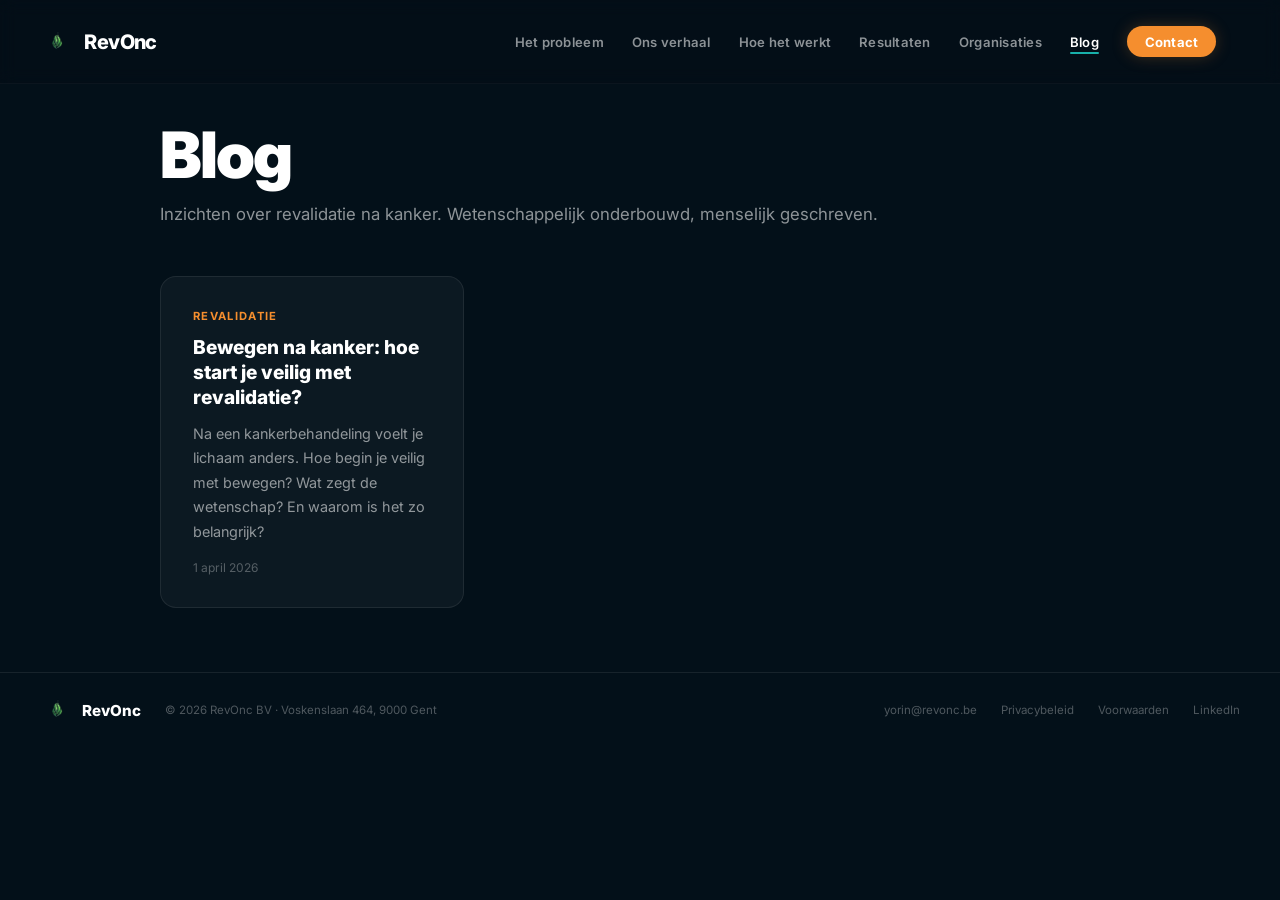
==== blog/index.html @ 661bd476 "Add files via upload" ====
<!DOCTYPE html>
<html lang="nl">
<head>
  <meta charset="UTF-8" />
  <meta name="viewport" content="width=device-width, initial-scale=1.0" />
  <title>Blog — RevOnc</title>
  <meta name="description" content="Inzichten over revalidatie na kanker, bewegen, en mentaal herstel. Wetenschappelijk onderbouwd, praktisch toepasbaar." />
  <link rel="preconnect" href="https://fonts.googleapis.com" />
  <link rel="preconnect" href="https://fonts.gstatic.com" crossorigin />
  <link rel="preload" as="style" href="https://fonts.googleapis.com/css2?family=Inter:wght@400;600;700;800;900&display=swap" onload="this.onload=null;this.rel='stylesheet'" />
  <noscript><link href="https://fonts.googleapis.com/css2?family=Inter:wght@400;600;700;800;900&display=swap" rel="stylesheet" /></noscript>
  <link rel="stylesheet" href="../css/style_v2.css?v=15" />
  <style>
    .blog-page { max-width: 64rem; margin: 0 auto; padding: calc(var(--nav-h, 5rem) + 2rem) 2rem 4rem; }
    .blog-page h1 { font-size: clamp(2.5rem, 5vw, 4rem); font-weight: 900; letter-spacing: -0.03em; color: #fff; margin-bottom: 0.5rem; }
    .blog-page__sub { color: rgba(255,255,255,0.55); font-size: 1.05rem; margin-bottom: 3rem; line-height: 1.6; }
    .blog-grid { display: grid; grid-template-columns: repeat(auto-fill, minmax(300px, 1fr)); gap: 1.5rem; }
    .blog-card { background: rgba(255,255,255,0.04); border: 1px solid rgba(255,255,255,0.08); border-radius: 1rem; padding: 2rem; transition: border-color 0.25s ease, transform 0.25s ease; text-decoration: none; display: block; }
    .blog-card:hover { border-color: var(--green-accent, #1BB0AA); transform: translateY(-2px); }
    .blog-card__tag { font-size: 0.7rem; font-weight: 700; letter-spacing: 0.12em; text-transform: uppercase; color: var(--orange-cta, #D76A04); margin-bottom: 0.75rem; display: block; }
    .blog-card__title { font-size: 1.2rem; font-weight: 800; color: #fff; line-height: 1.3; margin-bottom: 0.75rem; }
    .blog-card__excerpt { font-size: 0.9rem; color: rgba(255,255,255,0.55); line-height: 1.7; }
    .blog-card__date { font-size: 0.75rem; color: rgba(255,255,255,0.3); margin-top: 1rem; display: block; }
  </style>
</head>
<body>
  <!-- Nav -->
  <nav class="nav" id="nav">
    <a href="../index.html" class="nav__logo">
      <img src="../revonc logo.webp" alt="" class="nav__logo-img" aria-hidden="true" />
      <span class="nav__logo-text">RevOnc</span>
    </a>
    <div class="nav__links" id="navLinks">
      <a href="../index.html#probleem" class="nav__link">Het probleem</a>
      <a href="../index.html#verhaal" class="nav__link">Ons verhaal</a>
      <a href="../index.html#droompad" class="nav__link">Hoe het werkt</a>
      <a href="../index.html#resultaten" class="nav__link">Resultaten</a>
      <a href="../voor-organisaties.html" class="nav__link">Organisaties</a>
      <a href="#" class="nav__link active">Blog</a>
      <a href="../index.html#contact" class="nav__link nav__link--cta">Contact</a>
    </div>
    <button class="nav__menu-btn" id="menuBtn" aria-expanded="false" aria-label="Menu openen">
      Menu <span class="nav__plus" id="menuPlus">+</span>
    </button>
  </nav>

  <!-- Mobile menu overlay -->
  <div class="menu-overlay" id="menuOverlay" aria-hidden="true">
    <nav class="menu-overlay__nav">
      <a href="../index.html#probleem" class="menu-overlay__link" data-num="01">Het probleem</a>
      <a href="../index.html#verhaal" class="menu-overlay__link" data-num="02">Ons verhaal</a>
      <a href="../index.html#droompad" class="menu-overlay__link" data-num="03">Hoe het werkt</a>
      <a href="../index.html#resultaten" class="menu-overlay__link" data-num="04">Resultaten</a>
      <a href="../voor-organisaties.html" class="menu-overlay__link" data-num="05">Organisaties</a>
      <a href="#" class="menu-overlay__link" data-num="06">Blog</a>
      <a href="../index.html#contact" class="menu-overlay__link" data-num="07">Contact</a>
    </nav>
    <div class="menu-overlay__footer">
      <span>yorin@revonc.be</span>
      <span>Voskenslaan 464, Gent</span>
    </div>
  </div>

  <div class="blog-page">
    <h1>Blog</h1>
    <p class="blog-page__sub">Inzichten over revalidatie na kanker. Wetenschappelijk onderbouwd, menselijk geschreven.</p>

    <div class="blog-grid">
      <a href="bewegen-na-kanker.html" class="blog-card">
        <span class="blog-card__tag">Revalidatie</span>
        <h2 class="blog-card__title">Bewegen na kanker: hoe start je veilig met revalidatie?</h2>
        <p class="blog-card__excerpt">Na een kankerbehandeling voelt je lichaam anders. Hoe begin je veilig met bewegen? Wat zegt de wetenschap? En waarom is het zo belangrijk?</p>
        <span class="blog-card__date">1 april 2026</span>
      </a>
    </div>
  </div>

  <!-- Footer -->
  <footer class="footer" style="position:relative;z-index:3">
    <div class="footer__left">
      <a href="../index.html" class="footer__logo" aria-label="RevOnc">
        <img src="../revonc logo.webp" alt="" class="nav__logo-img" aria-hidden="true" />
        <span>RevOnc</span>
      </a>
      <span class="footer__copy">© 2026 RevOnc BV · Voskenslaan 464, 9000 Gent</span>
    </div>
    <div class="footer__right">
      <a href="mailto:yorin@revonc.be">yorin@revonc.be</a>
      <a href="../privacy.html">Privacybeleid</a>
      <a href="../voorwaarden.html">Voorwaarden</a>
      <a href="https://www.linkedin.com/company/revonc" target="_blank" rel="noopener">LinkedIn</a>
    </div>
  </footer>

  <script src="../js/main_v2.js?v=15" defer></script>
</body>
</html>
---- css/style_v2.css ----
/* ============================================================
   REVONC — Bright Biotech-inspired Design System
   Dark full-bleed, editorial typography, centered hero object,
   massive overlapping headline, minimal nav, circular CTA.
   ============================================================ */

/* ============================================================
   1. TOKENS
   ============================================================ */
:root {
  /* Backgrounds — dark website theme */
  --bg-deep:       #031019;       /* richBlack from app palette */
  --bg-dark:       #0c1f2e;       /* lighter teal-blue (was #0a1520) */
  --bg-panel:      #0e1c2e;
  --bg-teal:       #0e2a35;       /* teal-blue (was #0a2e2b dark green) */
  --bg-light:      #F8F8F8;       /* surfaceBg from app */

  /* App brand teals */
  --teal-500:      #18B0AA;       /* lightSeaGreen — primary teal (app) */
  --teal-400:      #2E7B78;       /* myrtleGreen — deeper teal (app) */
  --teal-300:      #4DC9C3;       /* lighter variant of lightSeaGreen */
  --teal-glow:     rgba(24, 176, 170, 0.18);

  /* App brand oranges */
  --green-accent:  #FF9C40;       /* app current-state orange (replaces lime green) */
  --green-dark:    #D76A04;       /* cocoaBrown — darker orange (app) */
  --orange-cta:    #F58E2E;       /* princetonOrange — CTA buttons (app) */

  --white:         #ffffff;
  --white-80:      rgba(255,255,255,0.8);
  --white-55:      rgba(255,255,255,0.55);
  --white-30:      rgba(255,255,255,0.3);
  --white-10:      rgba(255,255,255,0.08);
  --white-6:       rgba(255,255,255,0.06);

  --text-dark:     #031019;       /* richBlack from app */

  /* App grays */
  --gray-disabled: #D8D8D8;       /* timberwolf (app) */
  --gray-medium:   #818181;       /* darkTimberwolf (app) */

  /* Typography */
  --font:          'Inter', system-ui, -apple-system, sans-serif;

  /* Spacing */
  --nav-h:         84px;

  /* Transitions */
  --ease:          cubic-bezier(0.22, 1, 0.36, 1);
}

/* ============================================================
   2. RESET
   ============================================================ */
*, *::before, *::after { box-sizing: border-box; margin: 0; padding: 0; }
html { font-size: 16px; -webkit-font-smoothing: antialiased; scroll-behavior: smooth; }
body { font-family: var(--font); background: var(--bg-deep); color: var(--white); overflow-x: hidden; cursor: default; position: relative; }
img { display: block; max-width: 100%; }
a { color: inherit; text-decoration: none; }
button { font-family: inherit; cursor: pointer; border: none; background: none; }

/* ============================================================
   3. NAVIGATION — Bright Biotech: logo left, "Menu +" right
   ============================================================ */
.nav {
  position: fixed;
  top: 0; left: 0; right: 0;
  z-index: 100;
  height: var(--nav-h);
  display: flex;
  align-items: center;
  justify-content: space-between;
  padding: 0 2.5rem;
  /* Subtle glass background from the start */
  background: rgba(6, 13, 20, 0.3);
  backdrop-filter: blur(8px);
  -webkit-backdrop-filter: blur(8px);
  border-bottom: 1px solid rgba(255,255,255,0.03);
  transition: background 0.5s var(--ease), backdrop-filter 0.5s var(--ease);
}

.nav.bg--visible {
  background: rgba(6, 13, 20, 0.75);
  backdrop-filter: blur(18px);
  -webkit-backdrop-filter: blur(18px);
  border-bottom: 1px solid rgba(255,255,255,0.05);
}

.nav__logo {
  display: flex;
  align-items: center;
  gap: 0.65rem;
  text-decoration: none;
}

.nav__logo-img {
  width: 34px;
  height: 34px;
  object-fit: contain;
}

.nav__logo-text {
  font-size: 1.25rem;
  font-weight: 800;
  letter-spacing: -0.03em;
  color: var(--white);
}

/* "Menu +" button — exact Bright Biotech style */
.nav__menu-btn {
  font-size: 0.85rem;
  font-weight: 600;
  letter-spacing: 0.05em;
  color: var(--white);
  background: rgba(255,255,255,0.08);
  border: 1px solid rgba(255,255,255,0.15);
  border-radius: 100px;
  padding: 0.55rem 1.2rem;
  display: flex;
  align-items: center;
  gap: 0.45rem;
  cursor: pointer;
  transition: all 0.25s;
}

.nav__menu-btn:hover {
  background: rgba(255,255,255,0.14);
  border-color: rgba(255,255,255,0.25);
}

.nav__plus {
  font-size: 1.2rem;
  font-weight: 300;
  line-height: 1;
  transition: transform 0.35s var(--ease);
}

.nav__menu-btn.open .nav__plus {
  transform: rotate(45deg);
}

/* Inline nav links (desktop) */
.nav__links {
  display: flex;
  align-items: center;
  gap: 1.75rem;
  margin-left: auto;
  margin-right: 1.5rem;
}

.nav__link {
  font-size: 0.82rem;
  font-weight: 600;
  letter-spacing: 0.02em;
  color: var(--white-55);
  transition: color 0.2s;
  white-space: nowrap;
  position: relative;
}

.nav__link::after {
  content: '';
  position: absolute;
  bottom: -4px;
  left: 0; right: 0;
  height: 2px;
  background: var(--teal-500);
  border-radius: 1px;
  transform: scaleX(0);
  transition: transform 0.25s var(--ease);
}

.nav__link:hover {
  color: var(--white);
}

.nav__link:hover::after,
.nav__link.active::after {
  transform: scaleX(1);
}

.nav__link.active {
  color: var(--white);
}

.nav__link--cta {
  background: var(--orange-cta);
  color: #fff !important;
  padding: 0.45rem 1.1rem;
  border-radius: 100px;
  font-weight: 700;
  box-shadow: 0 0 16px rgba(245, 142, 46, 0.25);
  transition: all 0.25s var(--ease);
}

.nav__link--cta::after { display: none; }

.nav__link--cta:hover {
  background: var(--green-accent);
  box-shadow: 0 0 24px rgba(255, 156, 64, 0.4);
  transform: translateY(-1px);
}

/* Logo tagline */
.nav__logo-divider {
  width: 1px;
  height: 20px;
  background: var(--white-30);
  margin: 0 0.5rem;
}

.nav__logo-tagline {
  font-size: 0.72rem;
  font-weight: 500;
  color: var(--white-30);
  letter-spacing: 0.02em;
}

/* Desktop: show inline links, hide hamburger */
@media (min-width: 769px) {
  .nav__menu-btn { display: none; }
}

/* Mobile: hide inline links + tagline, show hamburger */
@media (max-width: 768px) {
  .nav__links { display: none !important; }
  .nav__logo-divider,
  .nav__logo-tagline { display: none; }
  .nav__menu-btn { display: flex; }
}

/* ============================================================
   4. FULLSCREEN OVERLAY MENU
   ============================================================ */
.menu-overlay {
  position: fixed;
  inset: 0;
  z-index: 99;
  background: var(--bg-deep);
  display: flex;
  flex-direction: column;
  justify-content: center;
  padding: 6rem 3rem 3rem;
  opacity: 0;
  pointer-events: none;
  transform: translateY(-24px);
  transition: opacity 0.45s var(--ease), transform 0.45s var(--ease);
}

.menu-overlay.open {
  opacity: 1;
  pointer-events: all;
  transform: translateY(0);
}

.menu-overlay__nav {
  display: flex;
  flex-direction: column;
  gap: 0.5rem;
}

.menu-overlay__link {
  font-size: clamp(2rem, 6vw, 4.5rem);
  font-weight: 800;
  letter-spacing: -0.03em;
  color: var(--white-55);
  transition: color 0.2s;
  line-height: 1.15;
  display: flex;
  align-items: baseline;
  gap: 1.25rem;
}

.menu-overlay__link::before {
  content: attr(data-num);
  font-size: 0.75rem;
  font-weight: 600;
  letter-spacing: 0.1em;
  color: var(--teal-500);
  margin-bottom: 0.1rem;
}

.menu-overlay__link:hover {
  color: var(--white);
}

.menu-overlay__footer {
  margin-top: auto;
  display: flex;
  gap: 2rem;
  font-size: 0.8rem;
  color: var(--white-30);
  border-top: 1px solid var(--white-10);
  padding-top: 1.5rem;
}

/* Side nav replaced by global droompad path — see section 19 */

/* ============================================================
   6. CIRCULAR ROTATING CONTACT RING (Bright Biotech)
   ============================================================ */
.contact-ring {
  position: fixed;
  bottom: 2.5rem;
  right: 2.5rem;
  z-index: 50;
  width: 120px;
  height: 120px;
  display: flex;
  align-items: center;
  justify-content: center;
  cursor: pointer;
}

.contact-ring__text {
  position: absolute;
  inset: 0;
  color: var(--white-55);
  animation: spinRing 16s linear infinite;
  transform-origin: center;
  text-transform: uppercase;
}

@keyframes spinRing {
  from { transform: rotate(0deg); }
  to   { transform: rotate(360deg); }
}

.contact-ring__arrow {
  width: 44px;
  height: 44px;
  border-radius: 50%;
  background: var(--teal-500);
  box-shadow: 0 0 24px rgba(24, 176, 170, 0.4);
  display: flex;
  align-items: center;
  justify-content: center;
  color: white;
  transition: all 0.25s var(--ease);
  flex-shrink: 0;
}

.contact-ring:hover .contact-ring__arrow {
  background: var(--orange-cta);
  box-shadow: 0 0 40px rgba(245, 142, 46, 0.6);
  transform: scale(1.1);
}

/* ============================================================
   7. PANELS (full-viewport sections)
   ============================================================ */
.panel {
  position: relative;
  min-height: 100dvh;
  display: flex;
  flex-direction: column;
  overflow: hidden;
}

.panel--hero  { background: var(--bg-deep); }
.panel--dark  { background: var(--bg-dark); }
.panel--teal  { background: var(--bg-teal); }
.panel--light { background: var(--bg-light); color: var(--text-dark); }

/* Progressive warmth is handled by the dp__mood fixed overlay */

.panel__bg {
  position: absolute;
  inset: 0;
  z-index: 1;
  background:
    radial-gradient(ellipse 70% 60% at 80% 20%, rgba(24,176,170,0.09) 0%, transparent 60%),
    radial-gradient(ellipse 40% 40% at 15% 70%, rgba(245,142,46,0.05) 0%, transparent 60%),
    radial-gradient(ellipse 50% 50% at 20% 80%, rgba(24,176,170,0.05) 0%, transparent 60%);
  pointer-events: none;
}

.panel__bg--contact {
  background:
    radial-gradient(ellipse 60% 60% at 50% 40%, rgba(245,142,46,0.10) 0%, transparent 60%),
    radial-gradient(ellipse 80% 80% at 50% 60%, rgba(24,176,170,0.10) 0%, transparent 70%);
}

/* ============================================================
   8. PANEL GRID — 3-column layout like Bright Biotech
      [label col] [main headline col] [aside content col]
   ============================================================ */
.panel__grid {
  flex: 1;
  display: grid;
  grid-template-columns: 140px 1fr 1fr;
  grid-template-rows: auto;
  gap: 0;
  padding: var(--nav-h) 2.5rem 3rem;
  align-items: start;
  align-content: center;
  position: relative;
  z-index: 3;
}

/* ---- Subtle shift so the droompad path has space to breathe ---- */
/* Path padding applied to main/aside only, so label stays consistently positioned */
.panel--path-left .panel__main,
.panel--path-left .panel__aside {
  padding-left: max(100px, 3.5vw);
}
.panel--path-right .panel__main,
.panel--path-right .panel__aside {
  padding-right: max(100px, 3.5vw);
}

.panel__label {
  display: flex;
  flex-direction: column;
  gap: 0.5rem;
  padding-right: 2rem;
  align-self: start;
  padding-top: 0.5rem;
}

.panel__label--contact {
  position: absolute;
  top: var(--nav-h);
  left: 2.5rem;
  z-index: 4;
  padding-top: 0.5rem;
}

.panel__num {
  font-size: 0.7rem;
  font-weight: 700;
  letter-spacing: 0.14em;
  color: var(--orange-cta);
}

.panel__cat {
  font-size: 0.7rem;
  font-weight: 600;
  letter-spacing: 0.1em;
  text-transform: uppercase;
  color: var(--white-30);
  writing-mode: vertical-rl;
  transform: rotate(180deg);
  margin-top: 0.75rem;
}

.panel--light .panel__cat { color: rgba(0,0,0,0.3); }

.panel__main {
  padding-right: 4rem;
  align-self: start;
}

.panel__title {
  font-size: clamp(2.5rem, 5vw, 4rem);
  font-weight: 900;
  line-height: 1.06;
  letter-spacing: -0.03em;
  color: var(--white);
}

.panel__title em {
  font-style: normal;
  background: linear-gradient(135deg, var(--teal-500) 0%, var(--teal-300) 100%);
  -webkit-background-clip: text;
  -webkit-text-fill-color: transparent;
  background-clip: text;
}

.panel__title--dark {
  color: var(--text-dark);
}

.panel__title--dark em {
  background: linear-gradient(135deg, #2E7B78 0%, var(--teal-500) 100%);
  -webkit-background-clip: text;
  -webkit-text-fill-color: transparent;
  background-clip: text;
}

.panel__sub {
  margin-top: 1.25rem;
  font-size: 1rem;
  color: var(--white-55);
  line-height: 1.65;
  max-width: 340px;
}

.panel__body {
  font-size: 1rem;
  line-height: 1.75;
  color: var(--white-55);
}

.panel--light .panel__body { color: rgba(14,28,46,0.65); }

.panel__cta-link {
  display: inline-flex;
  align-items: center;
  gap: 0.5rem;
  margin-top: 2rem;
  font-size: 0.9rem;
  font-weight: 700;
  letter-spacing: 0.03em;
  color: var(--orange-cta);
  background: rgba(245, 142, 46, 0.12);
  border: 1px solid rgba(245, 142, 46, 0.3);
  border-radius: 100px;
  padding: 0.75rem 1.5rem;
  transition: all 0.25s var(--ease);
}

.panel__cta-link:hover {
  background: var(--orange-cta);
  color: #fff;
  opacity: 1;
  box-shadow: 0 0 30px rgba(245, 142, 46, 0.4);
}

.panel--light .panel__cta-link {
  background: rgba(245, 142, 46, 0.08);
  border-color: rgba(245, 142, 46, 0.25);
  color: var(--green-dark);
}

.panel--light .panel__cta-link:hover {
  background: var(--orange-cta);
  color: #fff;
}

/* ============================================================
   9. HERO — full viewport, vertical stack layout
   ============================================================ */
.panel--hero {
  justify-content: center;
  align-items: center;
}

/* Flex stack fills the hero */
.hero-stack {
  position: absolute;
  inset: 0;
  display: flex;
  flex-direction: column;
  align-items: center;
  z-index: 3;
  padding-top: var(--nav-h);
}

/* Top zone — orb centered */
.hero-stack__orb {
  flex: 1 1 auto;
  position: relative;
  width: 100%;
  display: flex;
  align-items: center;
  justify-content: center;
}

/* Bottom zone — text, never overlaps orb */
.hero-stack__text {
  flex: 0 0 auto;
  text-align: center;
  padding: 0 2.5rem 4.5rem;
  width: 100%;
}

/* Hero object — now relative inside its container */
.hero-object {
  position: relative;
  top: auto; left: auto;
  transform: none;
  width: 380px;
  height: 380px;
  pointer-events: none;
  margin-top: -2rem;
  margin-bottom: -2rem;
}

/* ============================================================
   ORB SYSTEM — FLAME LOGO HERO ANIMATION
   Replaces the old concentric-rings placeholder with a
   premium layered-glow system built around the actual logo.

   Layer stack (bottom → top):
   1. .orb-system__ambient      — wide dark bloom, barely visible, breathes slow
   2. .orb-system__corona       — mid-range teal halo, morphs between organic shapes
   3. .orb-system__pulse        — tight inner burst, fast micro-pulse
   4. .orb-system__tendril × 3 — arc arms orbiting the logo (CSS border-radius morph)
   5. .orb-system__logo-wrap    — logo with entrance + idle float + drop-shadow glow
   6. .orb-system__shimmer      — top-layer specular highlight sweep (one-shot + repeat)
   ============================================================ */

/* --- Container — fills hero-object, centers everything --- */
.orb-system {
  position: relative;
  width: 100%;
  height: 100%;
  display: flex;
  align-items: center;
  justify-content: center;
  /* Whole system floats as one unit */
  animation: flameFloat 7s cubic-bezier(0.45, 0.05, 0.55, 0.95) infinite;
}

/* --- 1. Ambient bloom — largest, softest, slowest --- */
.orb-system__ambient {
  position: absolute;
  width: 380px;
  height: 400px;
  border-radius: 50% 45% 55% 48% / 52% 50% 48% 50%;
  background: radial-gradient(ellipse 70% 80% at 50% 55%,
    rgba(24, 176, 170, 0.13) 0%,
    rgba(24, 176, 170, 0.05) 40%,
    transparent 70%
  );
  filter: blur(40px);
  animation: ambientBreathe 9s cubic-bezier(0.37, 0, 0.63, 1) infinite;
  transform-origin: 50% 55%;
}

@keyframes ambientBreathe {
  0%, 100% {
    transform: scale(1) rotate(0deg);
    opacity: 0.75;
  }
  35% {
    transform: scale(1.12) rotate(3deg);
    opacity: 1;
    border-radius: 48% 52% 45% 55% / 55% 48% 52% 45%;
  }
  65% {
    transform: scale(1.06) rotate(-2deg);
    opacity: 0.85;
    border-radius: 52% 48% 55% 45% / 45% 55% 48% 52%;
  }
}

/* --- 2. Corona — mid halo, tighter, morphs organically --- */
.orb-system__corona {
  position: absolute;
  width: 280px;
  height: 300px;
  border-radius: 46% 54% 52% 48% / 50% 46% 54% 50%;
  background: radial-gradient(ellipse 60% 70% at 50% 52%,
    rgba(24, 176, 170, 0.28) 0%,
    rgba(77, 201, 195, 0.12) 35%,
    transparent 65%
  );
  filter: blur(20px);
  animation: coronaMorph 6s cubic-bezier(0.37, 0, 0.63, 1) infinite;
  transform-origin: 50% 52%;
}

@keyframes coronaMorph {
  0%, 100% {
    transform: scale(1) rotate(0deg);
    border-radius: 46% 54% 52% 48% / 50% 46% 54% 50%;
    opacity: 0.8;
  }
  25% {
    transform: scale(1.08) rotate(4deg);
    border-radius: 54% 46% 48% 52% / 44% 56% 44% 56%;
    opacity: 1;
  }
  50% {
    transform: scale(0.96) rotate(-3deg);
    border-radius: 50% 50% 55% 45% / 52% 48% 50% 50%;
    opacity: 0.7;
  }
  75% {
    transform: scale(1.04) rotate(2deg);
    border-radius: 48% 52% 46% 54% / 56% 44% 56% 44%;
    opacity: 0.9;
  }
}

/* --- 3. Pulse — tight bright burst at logo centre --- */
.orb-system__pulse {
  position: absolute;
  width: 160px;
  height: 175px;
  border-radius: 50% 46% 54% 48% / 52% 50% 48% 50%;
  background: radial-gradient(ellipse 55% 65% at 50% 50%,
    rgba(24, 176, 170, 0.55) 0%,
    rgba(24, 176, 170, 0.2) 40%,
    transparent 70%
  );
  filter: blur(8px);
  animation: pulseBurst 3.8s cubic-bezier(0.37, 0, 0.63, 1) infinite;
}

@keyframes pulseBurst {
  0%, 100% { transform: scale(1);    opacity: 0.6; }
  45%       { transform: scale(1.15); opacity: 1;   }
  70%       { transform: scale(0.95); opacity: 0.45; }
}

/* --- 4. Tendrils — 3 arc arms that orbit + morph --- */
.orb-system__tendril {
  position: absolute;
  width: 200px;
  height: 200px;
  border-radius: 50%;
  border: 1.5px solid transparent;
  background: transparent;
  transform-origin: center;
}

/* Each tendril uses a conic-border trick: one quadrant is visible */
.orb-system__tendril::before {
  content: '';
  position: absolute;
  inset: -1.5px;
  border-radius: 50%;
  /* Teal arc — only the top-right quarter painted */
  background: conic-gradient(
    from 0deg,
    transparent 0deg,
    transparent 60deg,
    rgba(24, 176, 170, 0.6) 80deg,
    rgba(77, 201, 195, 0.8) 110deg,
    rgba(24, 176, 170, 0.5) 140deg,
    transparent 165deg,
    transparent 360deg
  );
  -webkit-mask: radial-gradient(farthest-side, transparent calc(100% - 1.5px), white calc(100% - 1.5px));
  mask: radial-gradient(farthest-side, transparent calc(100% - 1.5px), white calc(100% - 1.5px));
  filter: blur(1px);
}

.orb-system__tendril--1 {
  width: 200px; height: 210px;
  animation: tendrilOrbit1 14s linear infinite;
  opacity: 0.7;
}
.orb-system__tendril--2 {
  width: 230px; height: 240px;
  animation: tendrilOrbit2 20s linear infinite;
  opacity: 0.45;
}
.orb-system__tendril--2::before {
  /* Orange-tinted second tendril */
  background: conic-gradient(
    from 0deg,
    transparent 0deg,
    transparent 180deg,
    rgba(245, 142, 46, 0.4) 200deg,
    rgba(255, 156, 64, 0.6) 230deg,
    rgba(245, 142, 46, 0.35) 255deg,
    transparent 275deg,
    transparent 360deg
  );
}
.orb-system__tendril--3 {
  width: 170px; height: 180px;
  animation: tendrilOrbit3 10s linear infinite;
  opacity: 0.55;
}
.orb-system__tendril--3::before {
  background: conic-gradient(
    from 0deg,
    transparent 0deg,
    transparent 270deg,
    rgba(24, 176, 170, 0.5) 285deg,
    rgba(77, 201, 195, 0.7) 310deg,
    rgba(24, 176, 170, 0.4) 330deg,
    transparent 345deg,
    transparent 360deg
  );
}

@keyframes tendrilOrbit1 {
  from { transform: rotate(0deg); }
  to   { transform: rotate(360deg); }
}
@keyframes tendrilOrbit2 {
  from { transform: rotate(0deg); }
  to   { transform: rotate(-360deg); }
}
@keyframes tendrilOrbit3 {
  from { transform: rotate(40deg); }
  to   { transform: rotate(400deg); }
}

/* --- 5. Logo wrapper — entrance reveal + idle state --- */
.orb-system__logo-wrap {
  position: relative;
  z-index: 5;
  /* Entrance: scale up from 0.4 with spring overshoot, fade in */
  animation:
    logoEntrance 1.4s cubic-bezier(0.34, 1.56, 0.64, 1) both,
    logoBreathe 7s cubic-bezier(0.45, 0.05, 0.55, 0.95) 1.4s infinite;
}

@keyframes logoEntrance {
  0% {
    opacity: 0;
    transform: scale(0.35) translateY(20px);
    filter: brightness(0) blur(12px);
  }
  40% {
    opacity: 0.9;
    filter: brightness(1.4) blur(2px);
  }
  70% {
    opacity: 1;
    transform: scale(1.06) translateY(-4px);
    filter: brightness(1.2) blur(0px);
  }
  100% {
    opacity: 1;
    transform: scale(1) translateY(0);
    filter: brightness(1) blur(0px);
  }
}

/* Idle breath: very subtle scale + vertical — offset from container float
   so they don't sync and it feels organic rather than mechanical */
@keyframes logoBreathe {
  0%, 100% {
    transform: scale(1) translateY(0);
    filter: drop-shadow(0 0 28px rgba(24, 176, 170, 0.55))
            drop-shadow(0 0 60px rgba(24, 176, 170, 0.22))
            drop-shadow(0 12px 24px rgba(0, 0, 0, 0.5));
  }
  40% {
    transform: scale(1.035) translateY(-4px);
    filter: drop-shadow(0 0 40px rgba(24, 176, 170, 0.75))
            drop-shadow(0 0 80px rgba(24, 176, 170, 0.3))
            drop-shadow(0 16px 30px rgba(0, 0, 0, 0.45));
  }
  65% {
    transform: scale(0.975) translateY(3px);
    filter: drop-shadow(0 0 20px rgba(24, 176, 170, 0.4))
            drop-shadow(0 0 45px rgba(24, 176, 170, 0.15))
            drop-shadow(0 10px 20px rgba(0, 0, 0, 0.55));
  }
}

/* The actual logo image */
.orb-system__logo {
  width: 220px;
  height: 220px;
  object-fit: contain;
  display: block;
  /* Keep the original logo colors — no invert. The webp has the green flame. */
}

/* --- 6. Shimmer — one specular sweep over the logo on entrance, then repeats slowly --- */
.orb-system__shimmer {
  position: absolute;
  inset: 0;
  z-index: 6;
  pointer-events: none;
  border-radius: 50%;
  overflow: hidden;
}

.orb-system__shimmer::after {
  content: '';
  position: absolute;
  top: -100%;
  left: -60%;
  width: 40%;
  height: 300%;
  background: linear-gradient(
    105deg,
    transparent 0%,
    rgba(255, 255, 255, 0.0) 30%,
    rgba(255, 255, 255, 0.18) 50%,
    rgba(255, 255, 255, 0.0) 70%,
    transparent 100%
  );
  transform: skewX(-15deg);
  animation: shimmerSweep 8s cubic-bezier(0.25, 0.46, 0.45, 0.94) 0.8s infinite;
}

@keyframes shimmerSweep {
  0%   { transform: translateX(-120%) skewX(-15deg); opacity: 0; }
  5%   { opacity: 1; }
  30%  { transform: translateX(380%) skewX(-15deg); opacity: 0; }
  100% { transform: translateX(380%) skewX(-15deg); opacity: 0; }
}

/* --- Whole-system float — slow vertical drift --- */
@keyframes flameFloat {
  0%, 100% { transform: translateY(0px); }
  50%       { transform: translateY(-14px); }
}

/* --- Entrance stagger for ambient/corona/pulse layers --- */
.orb-system__ambient,
.orb-system__corona,
.orb-system__pulse {
  animation-fill-mode: both;
  opacity: 0;
  animation-name: layerFadeIn, ambientBreathe;
  animation-duration: 1.2s, 9s;
  animation-delay: 0.2s, 1.2s;
  animation-timing-function: ease-out, cubic-bezier(0.37, 0, 0.63, 1);
  animation-iteration-count: 1, infinite;
}

.orb-system__corona {
  animation-name: layerFadeIn, coronaMorph;
  animation-duration: 1s, 6s;
  animation-delay: 0.4s, 1s;
}

.orb-system__pulse {
  animation-name: layerFadeIn, pulseBurst;
  animation-duration: 0.8s, 3.8s;
  animation-delay: 0.6s, 0.8s;
  animation-iteration-count: 1, infinite;
}

@keyframes layerFadeIn {
  from { opacity: 0; transform: scale(0.8); }
  to   { opacity: 1; transform: scale(1); }
}

.orb-system__tendril--1 { animation-delay: 0.9s; opacity: 0; animation-fill-mode: forwards; }
.orb-system__tendril--2 { animation-delay: 1.1s; opacity: 0; animation-fill-mode: forwards; }
.orb-system__tendril--3 { animation-delay: 0.7s; opacity: 0; animation-fill-mode: forwards; }

/* Override to include fade-in for tendrils */
.orb-system__tendril--1 { animation: tendrilReveal 0.6s ease-out 0.9s forwards, tendrilOrbit1 14s linear 1.5s infinite; }
.orb-system__tendril--2 { animation: tendrilReveal 0.6s ease-out 1.1s forwards, tendrilOrbit2 20s linear 1.7s infinite; }
.orb-system__tendril--3 { animation: tendrilReveal 0.6s ease-out 0.7s forwards, tendrilOrbit3 10s linear 1.3s infinite; }

@keyframes tendrilReveal {
  from { opacity: 0; }
  to   { opacity: var(--tendril-opacity, 0.7); }
}

/* Set per-tendril opacity via the reveal endpoint */
.orb-system__tendril--1 { --tendril-opacity: 0.7; }
.orb-system__tendril--2 { --tendril-opacity: 0.45; }
.orb-system__tendril--3 { --tendril-opacity: 0.55; }

/* Floating badges */
.orb-badge {
  position: absolute;
  display: flex;
  align-items: center;
  gap: 0.4rem;
  background: rgba(6,13,20,0.7);
  border: 1px solid rgba(24,176,170,0.2);
  backdrop-filter: blur(12px);
  -webkit-backdrop-filter: blur(12px);
  border-radius: 100px;
  padding: 0.35rem 0.85rem;
  font-size: 0.72rem;
  font-weight: 700;
  letter-spacing: 0.05em;
  color: var(--white-80);
  white-space: nowrap;
}

.orb-badge__dot {
  width: 7px; height: 7px;
  border-radius: 50%;
  background: var(--teal-400);
  flex-shrink: 0;
  box-shadow: 0 0 6px var(--teal-500);
}

.orb-badge__dot--green  { background: var(--green-accent); box-shadow: 0 0 6px var(--green-accent); }
.orb-badge__dot--gold   { background: #f5c542; box-shadow: 0 0 6px #f5c542; }

.orb-badge--1 { top: 5%;  left: 55%; animation: badgeFloat 7s ease-in-out infinite; }
.orb-badge--2 { top: 50%; right: -2%; animation: badgeFloat 9s ease-in-out infinite 1s; }
.orb-badge--3 { bottom: 12%; left: 52%; animation: badgeFloat 8s ease-in-out infinite 2s; }
.orb-badge--4 { top: 38%; left: -5%; animation: badgeFloat 10s ease-in-out infinite 0.5s; }

@keyframes badgeFloat {
  0%, 100% { transform: translateY(0); }
  50% { transform: translateY(-8px); }
}

/* Hero content — now in flow inside hero-stack__text */
.hero-content__title {
  font-size: clamp(2.8rem, 7vw, 5.5rem);
  font-weight: 900;
  letter-spacing: -0.04em;
  line-height: 1;
  color: var(--white);
  margin-bottom: 1rem;
}

.hero-content__title em {
  font-style: normal;
  background: linear-gradient(135deg, var(--teal-500) 0%, var(--teal-300) 100%);
  -webkit-background-clip: text;
  -webkit-text-fill-color: transparent;
  background-clip: text;
}

.hero-content__sub {
  font-size: clamp(0.9rem, 1.3vw, 1.05rem);
  color: var(--white-55);
  max-width: 560px;
  margin: 0 auto 2rem;
  line-height: 1.7;
}

.hero-content__ctas {
  display: flex;
  justify-content: center;
  gap: 1rem;
  margin-bottom: 1.5rem;
}

.hero-content__cta {
  display: inline-flex;
  align-items: center;
  justify-content: center;
  gap: 0.5rem;
  font-size: 0.95rem;
  font-weight: 700;
  letter-spacing: 0.03em;
  border-radius: 100px;
  padding: 0.9rem 2rem;
  min-width: 220px;
  white-space: nowrap;
  transition: all 0.25s var(--ease);
  position: relative;
  overflow: hidden;
}

.hero-content__cta--primary {
  background: var(--orange-cta);
  color: #fff;
  box-shadow: 0 0 30px rgba(245, 142, 46, 0.4), 0 0 60px rgba(245, 142, 46, 0.15);
}

/* Animated shine sweep on primary CTA */
.hero-content__cta--primary::before {
  content: '';
  position: absolute;
  top: 0; left: -75%;
  width: 50%; height: 100%;
  background: linear-gradient(
    105deg, transparent 0%,
    rgba(255,255,255,0) 40%,
    rgba(255,255,255,0.25) 50%,
    rgba(255,255,255,0) 60%,
    transparent 100%
  );
  transform: skewX(-15deg);
  animation: ctaShine 4s ease-in-out 2s infinite;
}

@keyframes ctaShine {
  0%   { left: -75%; }
  30%  { left: 125%; }
  100% { left: 125%; }
}

.hero-content__cta--primary:hover {
  background: var(--green-accent);
  transform: translateY(-2px);
  box-shadow: 0 0 50px rgba(255, 156, 64, 0.6), 0 0 100px rgba(255, 156, 64, 0.25);
}

.hero-content__cta--secondary {
  background: transparent;
  color: var(--white);
  border: 1.5px solid var(--white-30);
}

.hero-content__cta--secondary:hover {
  border-color: var(--teal-500);
  color: var(--teal-300);
  box-shadow: 0 0 24px rgba(24, 176, 170, 0.2);
  transform: translateY(-2px);
}

.hero-content__note {
  font-size: 0.72rem;
  font-weight: 500;
  color: var(--white-30);
  letter-spacing: 0.04em;
}

/* hero-tagline: removed — merged into hero-content__note */

/* ============================================================
   10. STATS (gap section)
   ============================================================ */
.stat-stack {
  margin-top: 2.5rem;
  display: flex;
  flex-direction: column;
  gap: 1.75rem;
}

.stat-item {
  display: flex;
  flex-direction: column;
  gap: 0.25rem;
  padding-top: 1.5rem;
  border-top: 1px solid var(--white-10);
}

.stat-item__num {
  font-size: 3.25rem;
  font-weight: 900;
  letter-spacing: -0.04em;
  color: var(--teal-500);
  line-height: 1;
}

.stat-item:first-child .stat-item__num {
  color: var(--green-accent);
}

.stat-item__pct {
  font-size: 1.5rem;
  vertical-align: super;
}

.stat-item__lbl {
  font-size: 0.78rem;
  color: var(--white-30);
  line-height: 1.55;
  letter-spacing: 0.02em;
}

/* ============================================================
   11. APP MOCKUP FLOAT (How it works)
   ============================================================ */
.app-float {
  display: flex;
  justify-content: center;
  margin-bottom: 2.5rem;
}

.app-frame {
  background: #060e18;
  border-radius: 40px;
  padding: 14px;
  box-shadow:
    0 0 0 8px rgba(255,255,255,0.04),
    0 40px 80px rgba(0,0,0,0.5),
    0 0 50px rgba(24,176,170,0.12);
  max-width: 280px;
  width: 100%;
  animation: mockFloat 6s ease-in-out infinite;
}

@keyframes mockFloat {
  0%,100% { transform: translateY(0) rotate(-1deg); }
  50% { transform: translateY(-10px) rotate(-1deg); }
}

.app-frame__screen {
  background: linear-gradient(170deg, #0c1e32 0%, #071018 100%);
  border-radius: 28px;
  padding: 22px 18px;
}

.app-frame__topbar {
  display: flex;
  justify-content: space-between;
  align-items: center;
  margin-bottom: 18px;
}

.app-frame__title { font-size: 0.78rem; font-weight: 700; color: var(--white-80); }
.app-frame__xp    { font-size: 0.72rem; font-weight: 700; color: var(--teal-300); background: rgba(24,176,170,0.1); padding: 3px 10px; border-radius: 100px; }

/* Path nodes */
.app-path {
  display: flex;
  flex-direction: column;
  align-items: center;
  gap: 5px;
  margin-bottom: 18px;
}

.app-path__node {
  width: 40px; height: 40px;
  border-radius: 50%;
  display: flex; align-items: center; justify-content: center;
  font-size: 1rem; font-weight: 700;
}

.app-path__node--done { background: rgba(45,219,126,0.18); border: 1.5px solid #18B0AA; color: #18B0AA; font-size: 0.85rem; }
.app-path__node--active { background: linear-gradient(135deg, var(--teal-500), var(--teal-400)); box-shadow: 0 0 18px rgba(24,176,170,0.5); animation: nodePulse 2s ease-in-out infinite; }
.app-path__node--locked { background: var(--white-6); border: 1.5px dashed rgba(255,255,255,0.12); color: var(--white-30); font-size: 0.85rem; }

@keyframes nodePulse {
  0%,100% { box-shadow: 0 0 18px rgba(24,176,170,0.5); }
  50% { box-shadow: 0 0 32px rgba(24,176,170,0.8); }
}

.app-path__line { width: 2px; height: 14px; background: rgba(24,176,170,0.2); }
.app-path__line--done { background: #18B0AA; }

/* App cards */
.app-cards { display: flex; flex-direction: column; gap: 7px; }
.app-card {
  background: var(--white-6);
  border: 1px solid rgba(255,255,255,0.07);
  border-radius: 12px;
  padding: 10px 12px;
  display: flex;
  align-items: center;
  gap: 8px;
}
.app-card--alt { background: rgba(24,176,170,0.06); border-color: rgba(24,176,170,0.14); }
.app-card__type { font-size: 0.65rem; font-weight: 800; letter-spacing: 0.08em; text-transform: uppercase; color: var(--teal-300); min-width: 65px; }
.app-card__name { font-size: 0.7rem; color: var(--white-80); flex: 1; }
.app-card__dur  { font-size: 0.65rem; color: var(--white-30); }

/* Steps list */
.steps-list {
  display: flex;
  flex-direction: column;
  gap: 0;
}

.step-row {
  display: flex;
  gap: 1.25rem;
  align-items: flex-start;
  padding: 1.1rem 0;
  border-bottom: 1px solid var(--white-10);
  transition: background 0.2s;
}

.step-row:last-child { border-bottom: none; }

.step-row__n {
  font-size: 0.7rem;
  font-weight: 800;
  letter-spacing: 0.1em;
  color: var(--orange-cta);
  padding-top: 0.15rem;
  min-width: 26px;
}

.step-row strong {
  display: block;
  font-size: 0.9rem;
  color: var(--white-80);
  margin-bottom: 0.2rem;
}

.step-row p {
  font-size: 0.8rem;
  color: var(--white-30);
  line-height: 1.55;
}

/* ============================================================
   12. PROOF / EVIDENCE GRID (bento)
   ============================================================ */
.proof-grid {
  display: grid;
  grid-template-columns: 1fr 1fr;
  gap: 1rem;
}

.proof-card {
  background: var(--white-6);
  border: 1px solid rgba(255,255,255,0.08);
  border-radius: 20px;
  padding: 1.5rem;
  transition: border-color 0.25s, background 0.25s;
}

.proof-card:hover {
  border-color: rgba(24,176,170,0.25);
  background: rgba(24,176,170,0.06);
}

.proof-card--big {
  grid-column: span 2;
  background: linear-gradient(135deg, rgba(245,142,46,0.08), rgba(255,156,64,0.03));
  border-color: rgba(245,142,46,0.2);
}

.proof-card--quote {
  grid-column: span 2;
}

.proof-card .proof-card__label {
  font-size: 0.68rem;
  font-weight: 700;
  letter-spacing: 0.12em;
  text-transform: uppercase;
  color: var(--teal-500);
  display: block;
  margin-bottom: 0.5rem;
}

.proof-card--big .proof-card__label {
  color: var(--orange-cta);
}

.proof-card__num {
  font-size: 2.75rem;
  font-weight: 900;
  letter-spacing: -0.04em;
  color: var(--white);
  line-height: 1;
  margin-bottom: 0.4rem;
}

.proof-card--big .proof-card__num { font-size: 3.5rem; }

.proof-card__sub {
  font-size: 0.75rem;
  color: var(--white-30);
}

.proof-card--quote p {
  font-size: 0.95rem;
  line-height: 1.7;
  color: var(--white-80);
  font-style: italic;
  margin-bottom: 1rem;
}

.proof-card--quote strong {
  font-size: 0.78rem;
  color: var(--teal-300);
}

/* ============================================================
   13. ORGANISATION CARDS (dark panel)
   ============================================================ */
.org-cards {
  display: flex;
  flex-direction: column;
  gap: 0.875rem;
}

.org-card {
  display: flex;
  align-items: flex-start;
  gap: 1.25rem;
  background: rgba(255,255,255,0.05);
  border: 1px solid rgba(255,255,255,0.08);
  border-radius: 18px;
  padding: 1.25rem 1.5rem;
  transition: all 0.25s var(--ease);
}

.org-card:hover {
  border-color: rgba(46,123,120,0.4);
  background: rgba(46,123,120,0.1);
  transform: translateX(4px);
}

.org-card__icon { font-size: 1.75rem; flex-shrink: 0; }

.org-card__body h3 {
  font-size: 1rem;
  font-weight: 700;
  color: #fff;
  margin-bottom: 0.35rem;
}

.org-card__body p {
  font-size: 0.82rem;
  color: rgba(255,255,255,0.6);
  line-height: 1.6;
  margin-bottom: 0.5rem;
}

.org-card__deal {
  font-size: 0.7rem;
  font-weight: 700;
  letter-spacing: 0.06em;
  color: var(--orange-cta);
  background: rgba(245,142,46,0.15);
  padding: 3px 10px;
  border-radius: 100px;
}

/* ============================================================
   14. FOUNDER CARD (story)
   ============================================================ */
.founder-card {
  display: flex;
  align-items: center;
  gap: 1rem;
  margin-top: 2rem;
  padding-top: 1.5rem;
  border-top: 1px solid var(--white-10);
}

.founder-card__avatar {
  width: 48px; height: 48px;
  border-radius: 50%;
  background: linear-gradient(135deg, var(--teal-500), var(--green-accent));
  display: flex; align-items: center; justify-content: center;
  font-weight: 800; font-size: 1.125rem; color: var(--bg-deep);
  flex-shrink: 0;
}

.founder-card__avatar--photo {
  object-fit: cover;
  background: none;
  border: 2px solid var(--teal-500);
}

.founder-card__avatar--placeholder {
  font-size: 0.6rem;
  font-weight: 700;
  letter-spacing: 0.08em;
  color: var(--white-55);
  border: 2px dashed var(--teal-500);
  background: var(--teal-glow);
}

.founder-card__name {
  display: block;
  font-size: 0.9rem;
  font-weight: 700;
  color: var(--white);
}

.founder-card__title {
  font-size: 0.75rem;
  color: var(--white-30);
}

/* ============================================================
   15. CONTACT CENTER (CTA section)
   ============================================================ */
.contact-center {
  flex: 1;
  display: flex;
  flex-direction: column;
  align-items: center;
  justify-content: center;
  position: relative;
  z-index: 3;
  text-align: center;
  padding: var(--nav-h) 2.5rem 8rem;
  position: relative;
}

.contact-center__eyebrow {
  font-size: 0.72rem;
  font-weight: 700;
  letter-spacing: 0.14em;
  text-transform: uppercase;
  color: var(--orange-cta);
  margin-bottom: 1.25rem;
  display: block;
}

.contact-center__title {
  font-size: clamp(3rem, 7vw, 5.5rem);
  font-weight: 900;
  letter-spacing: -0.04em;
  line-height: 1.0;
  color: var(--white);
  margin-bottom: 1.5rem;
}

.contact-center__sub {
  font-size: 1rem;
  color: var(--white-55);
  max-width: 440px;
  line-height: 1.7;
  margin-bottom: 2.5rem;
}

.contact-center__btn {
  display: inline-flex;
  align-items: center;
  gap: 0.625rem;
  background: var(--orange-cta);
  color: #fff;
  font-size: 1.05rem;
  font-weight: 800;
  letter-spacing: 0.04em;
  border-radius: 100px;
  padding: 1.1rem 2.5rem;
  transition: all 0.25s var(--ease);
  box-shadow: 0 0 40px rgba(245,142,46,0.5), 0 0 80px rgba(245,142,46,0.2);
}

.contact-center__btn:hover {
  background: var(--green-accent);
  box-shadow: 0 0 50px rgba(255,156,64,0.6), 0 0 100px rgba(255,156,64,0.25);
  transform: translateY(-2px);
}

/* ============================================================
   16. FOOTER
   ============================================================ */
.footer {
  position: relative;
  z-index: 3;
  display: flex;
  align-items: center;
  justify-content: space-between;
  padding: 1.25rem 2.5rem;
  border-top: 1px solid var(--white-10);
  flex-wrap: wrap;
  gap: 1rem;
}

.footer__left {
  display: flex;
  align-items: center;
  gap: 1.5rem;
  flex-wrap: wrap;
}

.footer__logo {
  display: flex;
  align-items: center;
  gap: 0.5rem;
  font-weight: 800;
  font-size: 0.95rem;
}

.footer__copy {
  font-size: 0.72rem;
  color: var(--white-30);
}

.footer__right {
  display: flex;
  gap: 1.5rem;
}

.footer__right a {
  font-size: 0.72rem;
  color: var(--white-30);
  transition: color 0.2s;
}

.footer__right a:hover { color: var(--teal-300); }

/* ============================================================
   17. RESPONSIVE
   ============================================================ */
@media (max-width: 1024px) {
  .panel__grid {
    grid-template-columns: 80px 1fr 1fr;
  }
}

@media (max-width: 768px) {
  .contact-ring { width: 90px; height: 90px; bottom: 1.5rem; right: 1.5rem; }
  .contact-ring__text { width: 90px; height: 90px; }
  .contact-ring__arrow { width: 36px; height: 36px; }

  .panel__grid {
    grid-template-columns: 1fr;
    grid-template-rows: auto;
    gap: 2rem;
    padding: calc(var(--nav-h) + 1.5rem) 1.5rem 2.5rem;
    align-items: start;
  }

  /* On mobile, hide droompad — too small for the effect */
  .dp { display: none; }
  .dp__mood { display: none; }

  .panel--path-left .panel__main,
  .panel--path-left .panel__aside,
  .panel--path-right .panel__main,
  .panel--path-right .panel__aside {
    padding-left: 0;
    padding-right: 0;
  }

  .panel__label {
    flex-direction: row;
    align-items: center;
    padding-right: 0;
  }

  .panel__label--contact {
    position: static;
    padding: 0 1.5rem;
    margin-bottom: -1rem;
  }

  .contact-center {
    padding: calc(var(--nav-h) + 1rem) 1.5rem 6rem;
  }

  .contact-center__btns {
    flex-direction: column !important;
  }

  .contact-center__btn {
    justify-content: center;
    text-align: center;
    font-size: 0.95rem;
    padding: 1rem 0;
  }

  .panel__cat {
    writing-mode: horizontal-tb;
    transform: none;
    margin-top: 0;
  }

  .panel__main { padding-right: 0; }

  .hero-object {
    width: 260px; height: 260px;
    transform: none;
  }

  .hero-stack__text { padding: 0 1.5rem 2rem; }

  /* Flame system — scale down for mobile */
  .orb-system__ambient  { width: 240px; height: 260px; }
  .orb-system__corona   { width: 180px; height: 195px; }
  .orb-system__pulse    { width: 100px;  height: 110px; }
  .orb-system__tendril--1 { width: 130px; height: 140px; }
  .orb-system__tendril--2 { width: 150px; height: 160px; }
  .orb-system__tendril--3 { width: 110px; height: 120px; }
  .orb-system__logo { width: 140px; height: 140px; }
  .orb-badge { font-size: 0.65rem; padding: 0.3rem 0.65rem; }
  .orb-badge--2 { right: -8%; }
  .orb-badge--4 { left: -8%; }

  .hero-content__ctas { flex-direction: column; align-items: center; }
  .hero-content__cta { min-width: 260px; }

  .proof-grid { grid-template-columns: 1fr; }
  .proof-card--big, .proof-card--quote { grid-column: span 1; }

  .nav { padding: 0 1.5rem; }
}

@media (max-width: 768px) {
  /* Mobile menu: smaller font */
  .menu-overlay__link {
    font-size: clamp(1.6rem, 5vw, 3rem);
  }
}

@media (max-width: 480px) {
  .hero-content__title { font-size: 2.2rem; }
  .panel__title { font-size: 2rem; }
  .contact-center__title { font-size: 2.5rem; }
  .proof-card__num { font-size: 2rem; }
  .proof-card--big .proof-card__num { font-size: 2.5rem; }
}

/* ============================================================
   17b. TRUST BAR — horizontal loop animation
   ============================================================ */
.trust-track {
  width: 100%;
  overflow: hidden;
  mask-image: linear-gradient(to right, transparent, black 5%, black 95%, transparent);
  -webkit-mask-image: linear-gradient(to right, transparent, black 5%, black 95%, transparent);
}

.trust-track__inner {
  display: flex;
  gap: 1.5rem;
  align-items: center;
  white-space: nowrap;
  animation: trustScroll 30s linear infinite;
  width: max-content;
}

.trust-track__inner span {
  font-size: 0.72rem;
  font-weight: 500;
  letter-spacing: 0.03em;
  opacity: 0.35;
  flex-shrink: 0;
  text-transform: uppercase;
}

@keyframes trustScroll {
  0%   { transform: translateX(0); }
  100% { transform: translateX(-50%); }
}

/* Pause on hover */
.trust-track:hover .trust-track__inner {
  animation-play-state: paused;
}

/* ============================================================
   18. SPLINE SLOTS
   ============================================================ */
/*
  Spline 3D integration points:
  ─────────────────────────────
  #spline-hero  → Replace .orb-system with:
    <spline-viewer url="…" style="position:absolute;inset:0;width:100%;height:100%;"></spline-viewer>

  #spline-app   → Replace .app-frame wrapper with Spline 3D phone:
    <spline-viewer url="…" style="width:100%;height:400px;"></spline-viewer>

  Required script in <head>:
    <script type="module" src="https://unpkg.com/@splinetool/viewer/build/spline-viewer.js"></script>

  Use window.loadSpline(selector, url) helper in main.js for dynamic loading.
*/


/* ============================================================
   19. GLOBAL DROOMPAD — Full-page background path
   Path weaves across entire viewport BEHIND all content.
   Stones appear at section boundaries in margin areas.
   Progressive warmth makes the page lighter as you scroll.
   ============================================================ */

/* ---- Full-page absolute overlay — scrolls with page, weaves between content ---- */
.dp {
  position: absolute;
  top: 0;
  left: 0;
  width: 100%;
  /* height set by JS to match document scrollHeight */
  z-index: 2;
  pointer-events: none;
  overflow: visible;
}

/* ---- SVG fills the dp container ---- */
.dp__svg {
  position: absolute;
  top: 0;
  left: 0;
  width: 100%;
  height: 100%;
}

.dp__trail {
  fill: none;
  stroke: rgba(255,255,255,0.10);
  stroke-width: 10;
  stroke-dasharray: 24 16;
  stroke-linecap: round;
}

.dp__active {
  fill: none;
  stroke: url(#dpGrad);
  stroke-width: 10;
  stroke-linecap: round;
  filter: url(#dpPathGlow);
}

.dp__head {
  opacity: 0;
  transition: opacity 0.3s;
}

/* ---- Floating particles ---- */
.dp__particles {
  position: fixed;
  inset: 0;
  pointer-events: none;
  z-index: 1;
}

.dp-particle {
  position: absolute;
  border-radius: 50%;
  opacity: 0;
  animation: dpFloat linear infinite;
}

@keyframes dpFloat {
  0%   { transform: translateY(0) scale(0); opacity: 0; }
  10%  { opacity: 0.7; transform: translateY(-5vh) scale(1); }
  90%  { opacity: 0.3; }
  100% { transform: translateY(-105vh) scale(0.2); opacity: 0; }
}

/* ---- Stepping stones ---- */
.dp__stone {
  position: absolute;
  transform: translate(-50%, -50%);
  display: flex;
  flex-direction: column;
  align-items: center;
  gap: 6px;
  opacity: 0;
  transition: opacity 0.7s var(--ease), transform 0.7s var(--ease);
  z-index: 5;
}

.dp__stone.visible {
  opacity: 1;
}

.dp__stone-ring {
  position: absolute;
  width: 72px;
  height: 72px;
  border-radius: 50%;
  border: 2px solid rgba(255,255,255,0.06);
  transition: all 0.6s var(--ease);
  top: 50%;
  left: 50%;
  transform: translate(-50%, -50%);
  margin-top: -5px;
}

.dp__stone-dot {
  width: 56px;
  height: 56px;
  border-radius: 50%;
  background: rgba(255,255,255,0.08);
  border: 3px solid rgba(255,255,255,0.12);
  display: flex;
  align-items: center;
  justify-content: center;
  color: rgba(255,255,255,0.3);
  transition: all 0.6s var(--ease);
  position: relative;
  z-index: 2;
}

.dp__stone-label {
  font-size: 0.72rem;
  font-weight: 800;
  color: rgba(255,255,255,0.25);
  text-transform: uppercase;
  letter-spacing: 0.12em;
  white-space: nowrap;
  transition: color 0.5s, text-shadow 0.5s;
  margin-top: 2px;
}

/* ---- Stone states ---- */
.dp__stone--completed .dp__stone-dot {
  background: #2E7B78;
  border-color: #2E7B78;
  color: #fff;
  box-shadow: 0 0 24px rgba(46, 123, 120, 0.5), 0 0 60px rgba(46, 123, 120, 0.2);
}
.dp__stone--completed .dp__stone-ring {
  border-color: rgba(46, 123, 120, 0.25);
}
.dp__stone--completed .dp__stone-label {
  color: rgba(255,255,255,0.45);
}

.dp__stone--current .dp__stone-dot {
  background: linear-gradient(135deg, #FF9C40, #ffb366);
  border-color: #FF9C40;
  color: #fff;
  box-shadow: 0 0 30px rgba(255, 156, 64, 0.6), 0 0 80px rgba(255, 156, 64, 0.25);
  animation: dpPulse 2.2s ease-in-out infinite;
}
.dp__stone--current .dp__stone-ring {
  border-color: rgba(255, 156, 64, 0.3);
  animation: dpRingPulse 2.2s ease-in-out infinite;
}
.dp__stone--current .dp__stone-label {
  color: #fff;
  text-shadow: 0 0 20px rgba(255, 156, 64, 0.5);
}

.dp__stone--locked .dp__stone-dot {
  background: rgba(255,255,255,0.03);
  border-color: rgba(255,255,255,0.06);
  color: rgba(255,255,255,0.15);
}

@keyframes dpPulse {
  0%, 100% { box-shadow: 0 0 30px rgba(255, 156, 64, 0.6), 0 0 80px rgba(255, 156, 64, 0.25); transform: scale(1); }
  50%      { box-shadow: 0 0 44px rgba(255, 156, 64, 0.8), 0 0 100px rgba(255, 156, 64, 0.35); transform: scale(1.1); }
}

@keyframes dpRingPulse {
  0%, 100% { transform: translate(-50%, -50%) scale(1); opacity: 1; }
  50%      { transform: translate(-50%, -50%) scale(1.2); opacity: 0.5; }
}

/* ---- Progressive warmth mood overlay ---- */
.dp__mood {
  position: fixed;
  inset: 0;
  z-index: 1;
  pointer-events: none;
  opacity: 0;
  transition: opacity 0.8s ease;
  background:
    radial-gradient(ellipse 90% 70% at 30% 85%, rgba(24, 176, 170, 0.3), transparent 60%),
    radial-gradient(ellipse 70% 60% at 75% 80%, rgba(255, 156, 64, 0.2), transparent 55%),
    linear-gradient(180deg, transparent 0%, rgba(14, 42, 53, 0.12) 30%, rgba(14, 42, 53, 0.18) 60%, rgba(200, 235, 228, 0.12) 100%);
}

/* ---- Steps list (section 3 cards) ---- */
.steps-list {
  display: flex;
  flex-direction: column;
  gap: 1.5rem;
}

.step-row {
  display: flex;
  gap: 1.25rem;
  align-items: flex-start;
  padding: 1.25rem 1.5rem;
  background: rgba(255,255,255,0.03);
  border: 1px solid rgba(255,255,255,0.06);
  border-radius: 16px;
  transition: background 0.3s, border-color 0.3s;
}

.step-row:hover {
  background: rgba(255,255,255,0.06);
  border-color: rgba(24, 176, 170, 0.2);
}

.step-row__num {
  flex-shrink: 0;
  width: 36px;
  height: 36px;
  display: flex;
  align-items: center;
  justify-content: center;
  border-radius: 50%;
  background: linear-gradient(135deg, #2E7B78, #18B0AA);
  color: #fff;
  font-size: 0.75rem;
  font-weight: 800;
}

.step-row__title {
  font-size: 1.1rem;
  font-weight: 700;
  color: var(--white-80);
  margin: 0 0 0.35rem;
}

.step-row__desc {
  font-size: 0.9rem;
  color: var(--white-55);
  line-height: 1.6;
  margin: 0;
}

/* ---- Mockup showcase (section 02) ---- */
.mockup-showcase {
  margin-top: 2.5rem;
  position: relative;
}

.mockup-showcase__img {
  width: 100%;
  max-width: 420px;
  height: auto;
  filter: drop-shadow(0 20px 60px rgba(0, 0, 0, 0.5))
          drop-shadow(0 4px 20px rgba(24, 176, 170, 0.15));
  transition: transform 0.5s cubic-bezier(0.22, 1, 0.36, 1);
}

.mockup-showcase:hover .mockup-showcase__img {
  transform: scale(1.03) translateY(-4px);
}

@media (max-width: 768px) {
  .mockup-showcase {
    margin-top: 1.5rem;
    text-align: center;
  }
  .mockup-showcase__img {
    max-width: 320px;
  }
}

@media (max-width: 480px) {
  .mockup-showcase__img {
    max-width: 260px;
  }
}

/* ---- Responsive ---- */
@media (max-width: 1024px) {
  .dp__stone-dot { width: 44px; height: 44px; }
  .dp__stone-ring { width: 58px; height: 58px; }
  .dp__stone-label { font-size: 0.62rem; }
}

@media (max-width: 768px) {
  .dp { display: none; }
  .dp__mood { display: none; }
  .dp__stone { display: none !important; }
}

/* ============================================================
   20. FAQ ACCORDION
   ============================================================ */
.faq-list {
  display: flex;
  flex-direction: column;
  gap: 0;
}

.faq-item {
  border-bottom: 1px solid var(--white-10);
  padding: 1.25rem 0;
}

.faq-item:first-child {
  border-top: 1px solid var(--white-10);
}

.faq-item__q {
  font-size: 1rem;
  font-weight: 600;
  color: var(--white-80);
  cursor: pointer;
  list-style: none;
  display: flex;
  align-items: center;
  justify-content: space-between;
  gap: 1rem;
  transition: color 0.2s;
}

.faq-item__q::-webkit-details-marker {
  display: none;
}

.faq-item__q::after {
  content: '+';
  font-size: 1.25rem;
  font-weight: 300;
  color: var(--teal-500);
  flex-shrink: 0;
  transition: transform 0.3s var(--ease);
}

.faq-item[open] .faq-item__q::after {
  transform: rotate(45deg);
}

.faq-item__q:hover {
  color: var(--white);
}

.faq-item__a {
  font-size: 0.88rem;
  color: var(--white-55);
  line-height: 1.7;
  margin-top: 0.75rem;
  padding-right: 2rem;
  animation: faqSlideIn 0.3s var(--ease);
}

@keyframes faqSlideIn {
  from {
    opacity: 0;
    transform: translateY(-8px);
  }
  to {
    opacity: 1;
    transform: translateY(0);
  }
}

/* (old hero-headline__sub/ctas removed — now in hero-content block) */

/* ============================================================
   22. STICKY CTA BAR
   ============================================================ */
.sticky-cta {
  position: fixed;
  bottom: 0; left: 0; right: 0;
  z-index: 90;
  display: flex;
  align-items: center;
  justify-content: center;
  gap: 1.5rem;
  padding: 0.875rem 2rem;
  background: rgba(6, 13, 20, 0.85);
  backdrop-filter: blur(16px);
  -webkit-backdrop-filter: blur(16px);
  border-top: 1px solid rgba(24, 176, 170, 0.15);
  transform: translateY(100%);
  transition: transform 0.5s var(--ease);
}

.sticky-cta.visible {
  transform: translateY(0);
}

.sticky-cta__text {
  font-size: 0.85rem;
  color: var(--white-55);
  font-weight: 500;
}

.sticky-cta__btn {
  display: inline-flex;
  align-items: center;
  gap: 0.5rem;
  background: var(--orange-cta);
  color: #fff;
  font-size: 0.85rem;
  font-weight: 700;
  padding: 0.6rem 1.5rem;
  border-radius: 100px;
  box-shadow: 0 0 24px rgba(245, 142, 46, 0.4);
  transition: all 0.25s var(--ease);
}

.sticky-cta__btn:hover {
  background: var(--green-accent);
  box-shadow: 0 0 40px rgba(255, 156, 64, 0.6);
  transform: translateY(-1px);
}

@media (max-width: 768px) {
  .sticky-cta__text { display: none; }
  .sticky-cta { justify-content: center; padding: 0.75rem 1rem; }
}

/* ============================================================
   23. BREATHING SECTION DIVIDERS
   ============================================================ */
.panel + .panel::before {
  content: '';
  position: absolute;
  top: 0;
  left: 10%;
  right: 10%;
  height: 1px;
  background: linear-gradient(90deg,
    transparent,
    rgba(24, 176, 170, 0.4) 30%,
    rgba(245, 142, 46, 0.3) 70%,
    transparent
  );
  z-index: 5;
  animation: dividerPulse 4s ease-in-out infinite;
}

/* No divider after hero */
.panel--hero + .panel::before { display: none; }

@keyframes dividerPulse {
  0%, 100% { opacity: 0.4; }
  50%      { opacity: 1; }
}

/* Reduce motion for users who prefer it */
@media (prefers-reduced-motion: reduce) {
  .orb-system__pulse,
  .orb-system__tendril,
  .orb-system__shimmer,
  .trust-track__inner,
  .contact-ring__text {
    animation: none !important;
  }
  .dp__particles { display: none; }
}
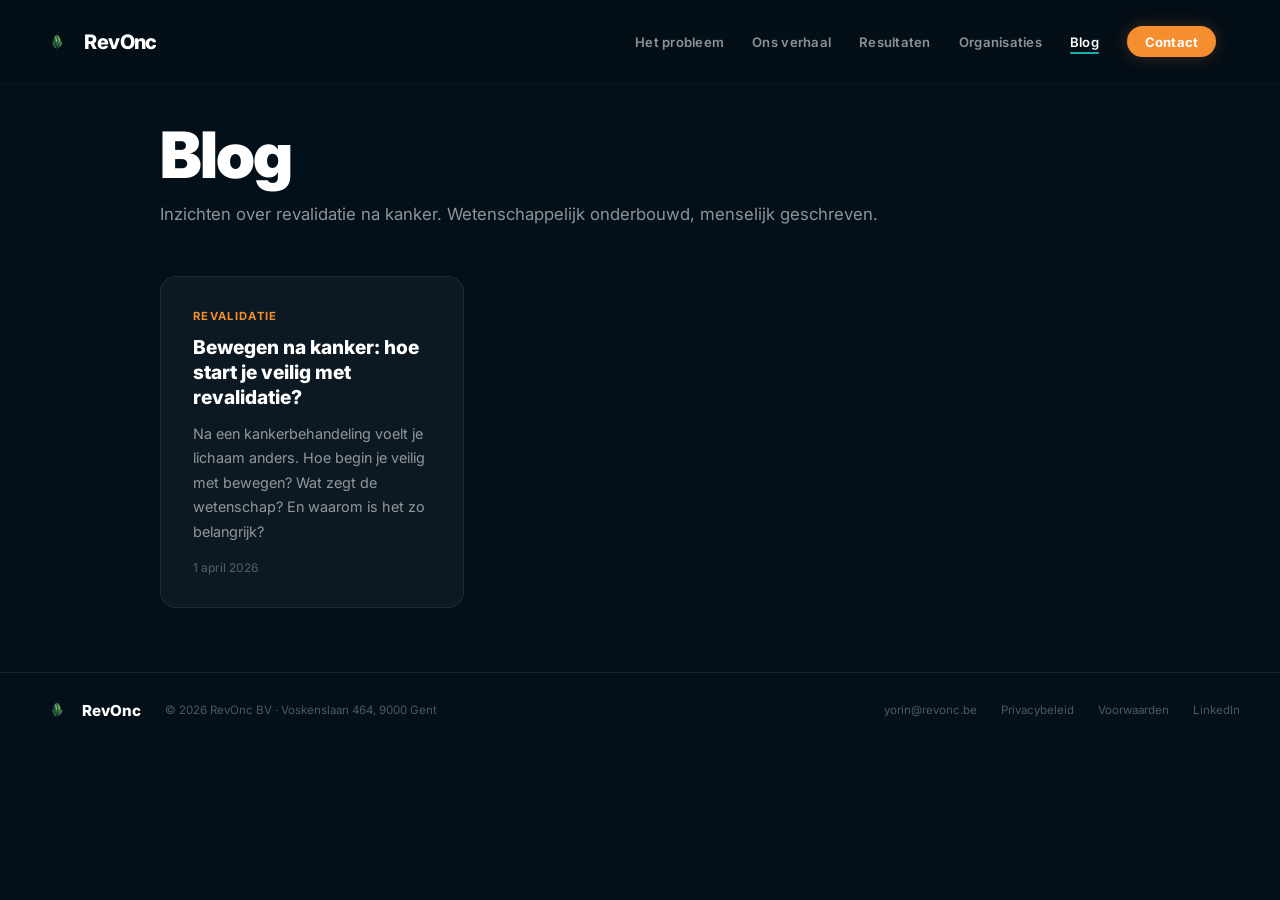
==== commit 1f11a930: "Add files via upload" ====
--- a/blog/index.html
+++ b/blog/index.html
@@ -9,7 +9,7 @@
   <link rel="preconnect" href="https://fonts.gstatic.com" crossorigin />
   <link rel="preload" as="style" href="https://fonts.googleapis.com/css2?family=Inter:wght@400;600;700;800;900&display=swap" onload="this.onload=null;this.rel='stylesheet'" />
   <noscript><link href="https://fonts.googleapis.com/css2?family=Inter:wght@400;600;700;800;900&display=swap" rel="stylesheet" /></noscript>
-  <link rel="stylesheet" href="../css/style_v2.css?v=15" />
+  <link rel="stylesheet" href="../css/style_v2.min.css?v=16" />
   <style>
     .blog-page { max-width: 64rem; margin: 0 auto; padding: calc(var(--nav-h, 5rem) + 2rem) 2rem 4rem; }
     .blog-page h1 { font-size: clamp(2.5rem, 5vw, 4rem); font-weight: 900; letter-spacing: -0.03em; color: #fff; margin-bottom: 0.5rem; }
@@ -33,7 +33,6 @@
     <div class="nav__links" id="navLinks">
       <a href="../index.html#probleem" class="nav__link">Het probleem</a>
       <a href="../index.html#verhaal" class="nav__link">Ons verhaal</a>
-      <a href="../index.html#droompad" class="nav__link">Hoe het werkt</a>
       <a href="../index.html#resultaten" class="nav__link">Resultaten</a>
       <a href="../voor-organisaties.html" class="nav__link">Organisaties</a>
       <a href="#" class="nav__link active">Blog</a>
@@ -49,8 +48,7 @@
     <nav class="menu-overlay__nav">
       <a href="../index.html#probleem" class="menu-overlay__link" data-num="01">Het probleem</a>
       <a href="../index.html#verhaal" class="menu-overlay__link" data-num="02">Ons verhaal</a>
-      <a href="../index.html#droompad" class="menu-overlay__link" data-num="03">Hoe het werkt</a>
-      <a href="../index.html#resultaten" class="menu-overlay__link" data-num="04">Resultaten</a>
+      <a href="../index.html#resultaten" class="menu-overlay__link" data-num="03">Resultaten</a>
       <a href="../voor-organisaties.html" class="menu-overlay__link" data-num="05">Organisaties</a>
       <a href="#" class="menu-overlay__link" data-num="06">Blog</a>
       <a href="../index.html#contact" class="menu-overlay__link" data-num="07">Contact</a>
--- a/css/style_v2.min.css
+++ b/css/style_v2.min.css
@@ -0,0 +1 @@
+:root{--bg-deep:#031019;--bg-dark:#0c1f2e;--bg-panel:#0e1c2e;--bg-teal:#0e2a35;--bg-light:#F8F8F8;--teal-500:#18B0AA;--teal-400:#2E7B78;--teal-300:#4DC9C3;--teal-glow:rgba(24, 176, 170, 0.18);--green-accent:#FF9C40;--green-dark:#D76A04;--orange-cta:#F58E2E;--white:#ffffff;--white-80:rgba(255,255,255,0.8);--white-55:rgba(255,255,255,0.55);--white-30:rgba(255,255,255,0.3);--white-10:rgba(255,255,255,0.08);--white-6:rgba(255,255,255,0.06);--text-dark:#031019;--gray-disabled:#D8D8D8;--gray-medium:#818181;--font:'Inter',system-ui,-apple-system,sans-serif;--nav-h:84px;--ease:cubic-bezier(0.22, 1, 0.36, 1)}*,::after,::before{box-sizing:border-box;margin:0;padding:0}html{font-size:16px;-webkit-font-smoothing:antialiased;scroll-behavior:smooth}body{font-family:var(--font);background:var(--bg-deep);color:var(--white);overflow-x:hidden;cursor:default;position:relative}img{display:block;max-width:100%}a{color:inherit;text-decoration:none}button{font-family:inherit;cursor:pointer;border:none;background:0 0}.nav{position:fixed;top:0;left:0;right:0;z-index:100;height:var(--nav-h);display:flex;align-items:center;justify-content:space-between;padding:0 2.5rem;background:rgba(6,13,20,.3);backdrop-filter:blur(8px);-webkit-backdrop-filter:blur(8px);border-bottom:1px solid rgba(255,255,255,.03);transition:background .5s var(--ease),backdrop-filter .5s var(--ease)}.nav.bg--visible{background:rgba(6,13,20,.75);backdrop-filter:blur(18px);-webkit-backdrop-filter:blur(18px);border-bottom:1px solid rgba(255,255,255,.05)}.nav__logo{display:flex;align-items:center;gap:.65rem;text-decoration:none}.nav__logo-img{width:34px;height:34px;object-fit:contain}.nav__logo-text{font-size:1.25rem;font-weight:800;letter-spacing:-.03em;color:var(--white)}.nav__menu-btn{font-size:.85rem;font-weight:600;letter-spacing:.05em;color:var(--white);background:rgba(255,255,255,.08);border:1px solid rgba(255,255,255,.15);border-radius:100px;padding:.55rem 1.2rem;display:flex;align-items:center;gap:.45rem;cursor:pointer;transition:all .25s}.nav__menu-btn:hover{background:rgba(255,255,255,.14);border-color:rgba(255,255,255,.25)}.nav__plus{font-size:1.2rem;font-weight:300;line-height:1;transition:transform .35s var(--ease)}.nav__menu-btn.open .nav__plus{transform:rotate(45deg)}.nav__links{display:flex;align-items:center;gap:1.75rem;margin-left:auto;margin-right:1.5rem}.nav__link{font-size:.82rem;font-weight:600;letter-spacing:.02em;color:var(--white-55);transition:color .2s;white-space:nowrap;position:relative}.nav__link::after{content:'';position:absolute;bottom:-4px;left:0;right:0;height:2px;background:var(--teal-500);border-radius:1px;transform:scaleX(0);transition:transform .25s var(--ease)}.nav__link:hover{color:var(--white)}.nav__link.active::after,.nav__link:hover::after{transform:scaleX(1)}.nav__link.active{color:var(--white)}.nav__link--cta{background:var(--orange-cta);color:#fff!important;padding:.45rem 1.1rem;border-radius:100px;font-weight:700;box-shadow:0 0 16px rgba(245,142,46,.25);transition:all .25s var(--ease)}.nav__link--cta::after{display:none}.nav__link--cta:hover{background:var(--green-accent);box-shadow:0 0 24px rgba(255,156,64,.4);transform:translateY(-1px)}.nav__logo-divider{width:1px;height:20px;background:var(--white-30);margin:0 .5rem}.nav__logo-tagline{font-size:.72rem;font-weight:500;color:var(--white-30);letter-spacing:.02em}@media (min-width:769px){.nav__menu-btn{display:none}}@media (max-width:768px){.nav__links{display:none!important}.nav__logo-divider,.nav__logo-tagline{display:none}.nav__menu-btn{display:flex}}.menu-overlay{position:fixed;inset:0;z-index:99;background:var(--bg-deep);display:flex;flex-direction:column;justify-content:center;padding:6rem 3rem 3rem;opacity:0;pointer-events:none;transform:translateY(-24px);transition:opacity .45s var(--ease),transform .45s var(--ease)}.menu-overlay.open{opacity:1;pointer-events:all;transform:translateY(0)}.menu-overlay__nav{display:flex;flex-direction:column;gap:.5rem}.menu-overlay__link{font-size:clamp(2rem, 6vw, 4.5rem);font-weight:800;letter-spacing:-.03em;color:var(--white-55);transition:color .2s;line-height:1.15;display:flex;align-items:baseline;gap:1.25rem}.menu-overlay__link::before{content:attr(data-num);font-size:.75rem;font-weight:600;letter-spacing:.1em;color:var(--teal-500);margin-bottom:.1rem}.menu-overlay__link:hover{color:var(--white)}.menu-overlay__footer{margin-top:auto;display:flex;gap:2rem;font-size:.8rem;color:var(--white-30);border-top:1px solid var(--white-10);padding-top:1.5rem}.contact-ring{position:fixed;bottom:2.5rem;right:2.5rem;z-index:50;width:120px;height:120px;display:flex;align-items:center;justify-content:center;cursor:pointer}.contact-ring__text{position:absolute;inset:0;color:var(--white-55);animation:spinRing 16s linear infinite;transform-origin:center;text-transform:uppercase}@keyframes spinRing{from{transform:rotate(0)}to{transform:rotate(360deg)}}.contact-ring__arrow{width:44px;height:44px;border-radius:50%;background:var(--teal-500);box-shadow:0 0 24px rgba(24,176,170,.4);display:flex;align-items:center;justify-content:center;color:#fff;transition:all .25s var(--ease);flex-shrink:0}.contact-ring:hover .contact-ring__arrow{background:var(--orange-cta);box-shadow:0 0 40px rgba(245,142,46,.6);transform:scale(1.1)}.panel{position:relative;min-height:100dvh;display:flex;flex-direction:column;overflow:hidden}.panel--hero{background:var(--bg-deep)}.panel--dark{background:var(--bg-dark)}.panel--teal{background:var(--bg-teal)}.panel--light{background:var(--bg-light);color:var(--text-dark)}.panel__bg{position:absolute;inset:0;z-index:1;background:radial-gradient(ellipse 70% 60% at 80% 20%,rgba(24,176,170,.09) 0,transparent 60%),radial-gradient(ellipse 40% 40% at 15% 70%,rgba(245,142,46,.05) 0,transparent 60%),radial-gradient(ellipse 50% 50% at 20% 80%,rgba(24,176,170,.05) 0,transparent 60%);pointer-events:none}.panel__bg--contact{background:radial-gradient(ellipse 60% 60% at 50% 40%,rgba(245,142,46,.1) 0,transparent 60%),radial-gradient(ellipse 80% 80% at 50% 60%,rgba(24,176,170,.1) 0,transparent 70%)}.panel__grid{flex:1;display:grid;grid-template-columns:140px 1fr 1fr;grid-template-rows:auto;gap:0;padding:var(--nav-h) 2.5rem 3rem;align-items:start;align-content:center;position:relative;z-index:3}.panel--path-left .panel__aside,.panel--path-left .panel__main{padding-left:max(100px,3.5vw)}.panel--path-right .panel__aside,.panel--path-right .panel__main{padding-right:max(100px,3.5vw)}.panel__label{display:flex;flex-direction:column;gap:.5rem;padding-right:2rem;align-self:start;padding-top:.5rem}.panel__label--contact{position:absolute;top:var(--nav-h);left:2.5rem;z-index:4;padding-top:.5rem}.panel__num{font-size:.7rem;font-weight:700;letter-spacing:.14em;color:var(--orange-cta)}.panel__cat{font-size:.7rem;font-weight:600;letter-spacing:.1em;text-transform:uppercase;color:var(--white-30);writing-mode:vertical-rl;transform:rotate(180deg);margin-top:.75rem}.panel--light .panel__cat{color:rgba(0,0,0,.3)}.panel__main{padding-right:4rem;align-self:start}.panel__title{font-size:clamp(2.5rem, 5vw, 4rem);font-weight:900;line-height:1.06;letter-spacing:-.03em;color:var(--white)}.panel__title em{font-style:normal;background:linear-gradient(135deg,var(--teal-500) 0,var(--teal-300) 100%);-webkit-background-clip:text;-webkit-text-fill-color:transparent;background-clip:text}.panel__title--dark{color:var(--text-dark)}.panel__title--dark em{background:linear-gradient(135deg,#2e7b78 0,var(--teal-500) 100%);-webkit-background-clip:text;-webkit-text-fill-color:transparent;background-clip:text}.panel__sub{margin-top:1.25rem;font-size:1rem;color:var(--white-55);line-height:1.65;max-width:340px}.panel__body{font-size:1rem;line-height:1.75;color:var(--white-55)}.panel--light .panel__body{color:rgba(14,28,46,.65)}.panel__cta-link{display:inline-flex;align-items:center;gap:.5rem;margin-top:2rem;font-size:.9rem;font-weight:700;letter-spacing:.03em;color:var(--orange-cta);background:rgba(245,142,46,.12);border:1px solid rgba(245,142,46,.3);border-radius:100px;padding:.75rem 1.5rem;transition:all .25s var(--ease)}.panel__cta-link:hover{background:var(--orange-cta);color:#fff;opacity:1;box-shadow:0 0 30px rgba(245,142,46,.4)}.panel--light .panel__cta-link{background:rgba(245,142,46,.08);border-color:rgba(245,142,46,.25);color:var(--green-dark)}.panel--light .panel__cta-link:hover{background:var(--orange-cta);color:#fff}.panel--hero{justify-content:center;align-items:center}.hero-stack{position:absolute;inset:0;display:flex;flex-direction:column;align-items:center;z-index:3;padding-top:var(--nav-h)}.hero-stack__orb{flex:1 1 auto;position:relative;width:100%;display:flex;align-items:center;justify-content:center}.hero-stack__text{flex:0 0 auto;text-align:center;padding:0 2.5rem 4.5rem;width:100%}.hero-object{position:relative;top:auto;left:auto;transform:none;width:380px;height:380px;pointer-events:none;margin-top:-2rem;margin-bottom:-2rem}.orb-system{position:relative;width:100%;height:100%;display:flex;align-items:center;justify-content:center;animation:flameFloat 7s cubic-bezier(.45,.05,.55,.95) infinite}.orb-system__ambient{position:absolute;width:380px;height:400px;border-radius:50% 45% 55% 48%/52% 50% 48% 50%;background:radial-gradient(ellipse 70% 80% at 50% 55%,rgba(24,176,170,.13) 0,rgba(24,176,170,.05) 40%,transparent 70%);filter:blur(40px);animation:ambientBreathe 9s cubic-bezier(.37,0,.63,1) infinite;transform-origin:50% 55%}@keyframes ambientBreathe{0%,100%{transform:scale(1) rotate(0);opacity:.75}35%{transform:scale(1.12) rotate(3deg);opacity:1;border-radius:48% 52% 45% 55%/55% 48% 52% 45%}65%{transform:scale(1.06) rotate(-2deg);opacity:.85;border-radius:52% 48% 55% 45%/45% 55% 48% 52%}}.orb-system__corona{position:absolute;width:280px;height:300px;border-radius:46% 54% 52% 48%/50% 46% 54% 50%;background:radial-gradient(ellipse 60% 70% at 50% 52%,rgba(24,176,170,.28) 0,rgba(77,201,195,.12) 35%,transparent 65%);filter:blur(20px);animation:coronaMorph 6s cubic-bezier(.37,0,.63,1) infinite;transform-origin:50% 52%}@keyframes coronaMorph{0%,100%{transform:scale(1) rotate(0);border-radius:46% 54% 52% 48%/50% 46% 54% 50%;opacity:.8}25%{transform:scale(1.08) rotate(4deg);border-radius:54% 46% 48% 52%/44% 56% 44% 56%;opacity:1}50%{transform:scale(.96) rotate(-3deg);border-radius:50% 50% 55% 45%/52% 48% 50% 50%;opacity:.7}75%{transform:scale(1.04) rotate(2deg);border-radius:48% 52% 46% 54%/56% 44% 56% 44%;opacity:.9}}.orb-system__pulse{position:absolute;width:160px;height:175px;border-radius:50% 46% 54% 48%/52% 50% 48% 50%;background:radial-gradient(ellipse 55% 65% at 50% 50%,rgba(24,176,170,.55) 0,rgba(24,176,170,.2) 40%,transparent 70%);filter:blur(8px);animation:pulseBurst 3.8s cubic-bezier(.37,0,.63,1) infinite}@keyframes pulseBurst{0%,100%{transform:scale(1);opacity:.6}45%{transform:scale(1.15);opacity:1}70%{transform:scale(.95);opacity:.45}}.orb-system__tendril{position:absolute;width:200px;height:200px;border-radius:50%;border:1.5px solid transparent;background:0 0;transform-origin:center}.orb-system__tendril::before{content:'';position:absolute;inset:-1.5px;border-radius:50%;background:conic-gradient(from 0deg,transparent 0deg,transparent 60deg,rgba(24,176,170,.6) 80deg,rgba(77,201,195,.8) 110deg,rgba(24,176,170,.5) 140deg,transparent 165deg,transparent 360deg);-webkit-mask:radial-gradient(farthest-side,transparent calc(100% - 1.5px),white calc(100% - 1.5px));mask:radial-gradient(farthest-side,transparent calc(100% - 1.5px),white calc(100% - 1.5px));filter:blur(1px)}.orb-system__tendril--1{width:200px;height:210px;animation:tendrilOrbit1 14s linear infinite;opacity:.7}.orb-system__tendril--2{width:230px;height:240px;animation:tendrilOrbit2 20s linear infinite;opacity:.45}.orb-system__tendril--2::before{background:conic-gradient(from 0deg,transparent 0deg,transparent 180deg,rgba(245,142,46,.4) 200deg,rgba(255,156,64,.6) 230deg,rgba(245,142,46,.35) 255deg,transparent 275deg,transparent 360deg)}.orb-system__tendril--3{width:170px;height:180px;animation:tendrilOrbit3 10s linear infinite;opacity:.55}.orb-system__tendril--3::before{background:conic-gradient(from 0deg,transparent 0deg,transparent 270deg,rgba(24,176,170,.5) 285deg,rgba(77,201,195,.7) 310deg,rgba(24,176,170,.4) 330deg,transparent 345deg,transparent 360deg)}@keyframes tendrilOrbit1{from{transform:rotate(0)}to{transform:rotate(360deg)}}@keyframes tendrilOrbit2{from{transform:rotate(0)}to{transform:rotate(-360deg)}}@keyframes tendrilOrbit3{from{transform:rotate(40deg)}to{transform:rotate(400deg)}}.orb-system__logo-wrap{position:relative;z-index:5;animation:logoEntrance 1.4s cubic-bezier(.34,1.56,.64,1) both,logoBreathe 7s cubic-bezier(.45,.05,.55,.95) 1.4s infinite}@keyframes logoEntrance{0%{opacity:0;transform:scale(.35) translateY(20px);filter:brightness(0) blur(12px)}40%{opacity:.9;filter:brightness(1.4) blur(2px)}70%{opacity:1;transform:scale(1.06) translateY(-4px);filter:brightness(1.2) blur(0px)}100%{opacity:1;transform:scale(1) translateY(0);filter:brightness(1) blur(0px)}}@keyframes logoBreathe{0%,100%{transform:scale(1) translateY(0);filter:drop-shadow(0 0 28px rgba(24, 176, 170, .55)) drop-shadow(0 0 60px rgba(24, 176, 170, .22)) drop-shadow(0 12px 24px rgba(0, 0, 0, .5))}40%{transform:scale(1.035) translateY(-4px);filter:drop-shadow(0 0 40px rgba(24, 176, 170, .75)) drop-shadow(0 0 80px rgba(24, 176, 170, .3)) drop-shadow(0 16px 30px rgba(0, 0, 0, .45))}65%{transform:scale(.975) translateY(3px);filter:drop-shadow(0 0 20px rgba(24, 176, 170, .4)) drop-shadow(0 0 45px rgba(24, 176, 170, .15)) drop-shadow(0 10px 20px rgba(0, 0, 0, .55))}}.orb-system__logo{width:220px;height:220px;object-fit:contain;display:block}.orb-system__shimmer{position:absolute;inset:0;z-index:6;pointer-events:none;border-radius:50%;overflow:hidden}.orb-system__shimmer::after{content:'';position:absolute;top:-100%;left:-60%;width:40%;height:300%;background:linear-gradient(105deg,transparent 0,rgba(255,255,255,0) 30%,rgba(255,255,255,.18) 50%,rgba(255,255,255,0) 70%,transparent 100%);transform:skewX(-15deg);animation:shimmerSweep 8s cubic-bezier(.25,.46,.45,.94) .8s infinite}@keyframes shimmerSweep{0%{transform:translateX(-120%) skewX(-15deg);opacity:0}5%{opacity:1}30%{transform:translateX(380%) skewX(-15deg);opacity:0}100%{transform:translateX(380%) skewX(-15deg);opacity:0}}@keyframes flameFloat{0%,100%{transform:translateY(0)}50%{transform:translateY(-14px)}}.orb-system__ambient,.orb-system__corona,.orb-system__pulse{animation-fill-mode:both;opacity:0;animation-name:layerFadeIn,ambientBreathe;animation-duration:1.2s,9s;animation-delay:.2s,1.2s;animation-timing-function:ease-out,cubic-bezier(0.37,0,0.63,1);animation-iteration-count:1,infinite}.orb-system__corona{animation-name:layerFadeIn,coronaMorph;animation-duration:1s,6s;animation-delay:.4s,1s}.orb-system__pulse{animation-name:layerFadeIn,pulseBurst;animation-duration:.8s,3.8s;animation-delay:.6s,.8s;animation-iteration-count:1,infinite}@keyframes layerFadeIn{from{opacity:0;transform:scale(.8)}to{opacity:1;transform:scale(1)}}.orb-system__tendril--1{animation-delay:.9s;opacity:0;animation-fill-mode:forwards}.orb-system__tendril--2{animation-delay:1.1s;opacity:0;animation-fill-mode:forwards}.orb-system__tendril--3{animation-delay:.7s;opacity:0;animation-fill-mode:forwards}.orb-system__tendril--1{animation:tendrilReveal .6s ease-out .9s forwards,tendrilOrbit1 14s linear 1.5s infinite}.orb-system__tendril--2{animation:tendrilReveal .6s ease-out 1.1s forwards,tendrilOrbit2 20s linear 1.7s infinite}.orb-system__tendril--3{animation:tendrilReveal .6s ease-out .7s forwards,tendrilOrbit3 10s linear 1.3s infinite}@keyframes tendrilReveal{from{opacity:0}to{opacity:var(--tendril-opacity, .7)}}.orb-system__tendril--1{--tendril-opacity:0.7}.orb-system__tendril--2{--tendril-opacity:0.45}.orb-system__tendril--3{--tendril-opacity:0.55}.orb-badge{position:absolute;display:flex;align-items:center;gap:.4rem;background:rgba(6,13,20,.7);border:1px solid rgba(24,176,170,.2);backdrop-filter:blur(12px);-webkit-backdrop-filter:blur(12px);border-radius:100px;padding:.35rem .85rem;font-size:.72rem;font-weight:700;letter-spacing:.05em;color:var(--white-80);white-space:nowrap}.orb-badge__dot{width:7px;height:7px;border-radius:50%;background:var(--teal-400);flex-shrink:0;box-shadow:0 0 6px var(--teal-500)}.orb-badge__dot--green{background:var(--green-accent);box-shadow:0 0 6px var(--green-accent)}.orb-badge__dot--gold{background:#f5c542;box-shadow:0 0 6px #f5c542}.orb-badge--1{top:5%;left:55%;animation:badgeFloat 7s ease-in-out infinite}.orb-badge--2{top:50%;right:-2%;animation:badgeFloat 9s ease-in-out infinite 1s}.orb-badge--3{bottom:12%;left:52%;animation:badgeFloat 8s ease-in-out infinite 2s}.orb-badge--4{top:38%;left:-5%;animation:badgeFloat 10s ease-in-out infinite .5s}@keyframes badgeFloat{0%,100%{transform:translateY(0)}50%{transform:translateY(-8px)}}.hero-content__title{font-size:clamp(2.8rem, 7vw, 5.5rem);font-weight:900;letter-spacing:-.04em;line-height:1;color:var(--white);margin-bottom:1rem}.hero-content__title em{font-style:normal;background:linear-gradient(135deg,var(--teal-500) 0,var(--teal-300) 100%);-webkit-background-clip:text;-webkit-text-fill-color:transparent;background-clip:text}.hero-content__sub{font-size:clamp(.9rem, 1.3vw, 1.05rem);color:var(--white-55);max-width:560px;margin:0 auto 2rem;line-height:1.7}.hero-content__ctas{display:flex;justify-content:center;gap:1rem;margin-bottom:1.5rem}.hero-content__cta{display:inline-flex;align-items:center;justify-content:center;gap:.5rem;font-size:.95rem;font-weight:700;letter-spacing:.03em;border-radius:100px;padding:.9rem 2rem;min-width:220px;white-space:nowrap;transition:all .25s var(--ease);position:relative;overflow:hidden}.hero-content__cta--primary{background:var(--orange-cta);color:#fff;box-shadow:0 0 30px rgba(245,142,46,.4),0 0 60px rgba(245,142,46,.15)}.hero-content__cta--primary::before{content:'';position:absolute;top:0;left:-75%;width:50%;height:100%;background:linear-gradient(105deg,transparent 0,rgba(255,255,255,0) 40%,rgba(255,255,255,.25) 50%,rgba(255,255,255,0) 60%,transparent 100%);transform:skewX(-15deg);animation:ctaShine 4s ease-in-out 2s infinite}@keyframes ctaShine{0%{left:-75%}30%{left:125%}100%{left:125%}}.hero-content__cta--primary:hover{background:var(--green-accent);transform:translateY(-2px);box-shadow:0 0 50px rgba(255,156,64,.6),0 0 100px rgba(255,156,64,.25)}.hero-content__cta--secondary{background:0 0;color:var(--white);border:1.5px solid var(--white-30)}.hero-content__cta--secondary:hover{border-color:var(--teal-500);color:var(--teal-300);box-shadow:0 0 24px rgba(24,176,170,.2);transform:translateY(-2px)}.hero-content__note{font-size:.72rem;font-weight:500;color:var(--white-30);letter-spacing:.04em}.stat-stack{margin-top:2.5rem;display:flex;flex-direction:column;gap:1.75rem}.stat-item{display:flex;flex-direction:column;gap:.25rem;padding-top:1.5rem;border-top:1px solid var(--white-10)}.stat-item__num{font-size:3.25rem;font-weight:900;letter-spacing:-.04em;color:var(--teal-500);line-height:1}.stat-item:first-child .stat-item__num{color:var(--green-accent)}.stat-item__pct{font-size:1.5rem;vertical-align:super}.stat-item__lbl{font-size:.78rem;color:var(--white-30);line-height:1.55;letter-spacing:.02em}.app-float{display:flex;justify-content:center;margin-bottom:2.5rem}.app-frame{background:#060e18;border-radius:40px;padding:14px;box-shadow:0 0 0 8px rgba(255,255,255,.04),0 40px 80px rgba(0,0,0,.5),0 0 50px rgba(24,176,170,.12);max-width:280px;width:100%;animation:mockFloat 6s ease-in-out infinite}@keyframes mockFloat{0%,100%{transform:translateY(0) rotate(-1deg)}50%{transform:translateY(-10px) rotate(-1deg)}}.app-frame__screen{background:linear-gradient(170deg,#0c1e32 0,#071018 100%);border-radius:28px;padding:22px 18px}.app-frame__topbar{display:flex;justify-content:space-between;align-items:center;margin-bottom:18px}.app-frame__title{font-size:.78rem;font-weight:700;color:var(--white-80)}.app-frame__xp{font-size:.72rem;font-weight:700;color:var(--teal-300);background:rgba(24,176,170,.1);padding:3px 10px;border-radius:100px}.app-path{display:flex;flex-direction:column;align-items:center;gap:5px;margin-bottom:18px}.app-path__node{width:40px;height:40px;border-radius:50%;display:flex;align-items:center;justify-content:center;font-size:1rem;font-weight:700}.app-path__node--done{background:rgba(45,219,126,.18);border:1.5px solid #18b0aa;color:#18b0aa;font-size:.85rem}.app-path__node--active{background:linear-gradient(135deg,var(--teal-500),var(--teal-400));box-shadow:0 0 18px rgba(24,176,170,.5);animation:nodePulse 2s ease-in-out infinite}.app-path__node--locked{background:var(--white-6);border:1.5px dashed rgba(255,255,255,.12);color:var(--white-30);font-size:.85rem}@keyframes nodePulse{0%,100%{box-shadow:0 0 18px rgba(24,176,170,.5)}50%{box-shadow:0 0 32px rgba(24,176,170,.8)}}.app-path__line{width:2px;height:14px;background:rgba(24,176,170,.2)}.app-path__line--done{background:#18b0aa}.app-cards{display:flex;flex-direction:column;gap:7px}.app-card{background:var(--white-6);border:1px solid rgba(255,255,255,.07);border-radius:12px;padding:10px 12px;display:flex;align-items:center;gap:8px}.app-card--alt{background:rgba(24,176,170,.06);border-color:rgba(24,176,170,.14)}.app-card__type{font-size:.65rem;font-weight:800;letter-spacing:.08em;text-transform:uppercase;color:var(--teal-300);min-width:65px}.app-card__name{font-size:.7rem;color:var(--white-80);flex:1}.app-card__dur{font-size:.65rem;color:var(--white-30)}.steps-list{display:flex;flex-direction:column;gap:0}.step-row{display:flex;gap:1.25rem;align-items:flex-start;padding:1.1rem 0;border-bottom:1px solid var(--white-10);transition:background .2s}.step-row:last-child{border-bottom:none}.step-row__n{font-size:.7rem;font-weight:800;letter-spacing:.1em;color:var(--orange-cta);padding-top:.15rem;min-width:26px}.step-row strong{display:block;font-size:.9rem;color:var(--white-80);margin-bottom:.2rem}.step-row p{font-size:.8rem;color:var(--white-30);line-height:1.55}.proof-grid{display:grid;grid-template-columns:1fr 1fr;gap:1rem}.proof-card{background:var(--white-6);border:1px solid rgba(255,255,255,.08);border-radius:20px;padding:1.5rem;transition:border-color .25s,background .25s}.proof-card:hover{border-color:rgba(24,176,170,.25);background:rgba(24,176,170,.06)}.proof-card--big{grid-column:span 2;background:linear-gradient(135deg,rgba(245,142,46,.08),rgba(255,156,64,.03));border-color:rgba(245,142,46,.2)}.proof-card--quote{grid-column:span 2}.proof-card .proof-card__label{font-size:.68rem;font-weight:700;letter-spacing:.12em;text-transform:uppercase;color:var(--teal-500);display:block;margin-bottom:.5rem}.proof-card--big .proof-card__label{color:var(--orange-cta)}.proof-card__num{font-size:2.75rem;font-weight:900;letter-spacing:-.04em;color:var(--white);line-height:1;margin-bottom:.4rem}.proof-card--big .proof-card__num{font-size:3.5rem}.proof-card__sub{font-size:.75rem;color:var(--white-30)}.proof-card--quote p{font-size:.95rem;line-height:1.7;color:var(--white-80);font-style:italic;margin-bottom:1rem}.proof-card--quote strong{font-size:.78rem;color:var(--teal-300)}.org-cards{display:flex;flex-direction:column;gap:.875rem}.org-card{display:flex;align-items:flex-start;gap:1.25rem;background:rgba(255,255,255,.05);border:1px solid rgba(255,255,255,.08);border-radius:18px;padding:1.25rem 1.5rem;transition:all .25s var(--ease)}.org-card:hover{border-color:rgba(46,123,120,.4);background:rgba(46,123,120,.1);transform:translateX(4px)}.org-card__icon{font-size:1.75rem;flex-shrink:0}.org-card__body h3{font-size:1rem;font-weight:700;color:#fff;margin-bottom:.35rem}.org-card__body p{font-size:.82rem;color:rgba(255,255,255,.6);line-height:1.6;margin-bottom:.5rem}.org-card__deal{font-size:.7rem;font-weight:700;letter-spacing:.06em;color:var(--orange-cta);background:rgba(245,142,46,.15);padding:3px 10px;border-radius:100px}.founder-card{display:flex;align-items:center;gap:1rem;margin-top:2rem;padding-top:1.5rem;border-top:1px solid var(--white-10)}.founder-card__avatar{width:48px;height:48px;border-radius:50%;background:linear-gradient(135deg,var(--teal-500),var(--green-accent));display:flex;align-items:center;justify-content:center;font-weight:800;font-size:1.125rem;color:var(--bg-deep);flex-shrink:0}.founder-card__avatar--photo{object-fit:cover;background:0 0;border:2px solid var(--teal-500)}.founder-card__avatar--placeholder{font-size:.6rem;font-weight:700;letter-spacing:.08em;color:var(--white-55);border:2px dashed var(--teal-500);background:var(--teal-glow)}.founder-card__name{display:block;font-size:.9rem;font-weight:700;color:var(--white)}.founder-card__title{font-size:.75rem;color:var(--white-30)}.contact-center{flex:1;display:flex;flex-direction:column;align-items:center;justify-content:center;position:relative;z-index:3;text-align:center;padding:var(--nav-h) 2.5rem 8rem;position:relative}.contact-center__eyebrow{font-size:.72rem;font-weight:700;letter-spacing:.14em;text-transform:uppercase;color:var(--orange-cta);margin-bottom:1.25rem;display:block}.contact-center__title{font-size:clamp(3rem, 7vw, 5.5rem);font-weight:900;letter-spacing:-.04em;line-height:1;color:var(--white);margin-bottom:1.5rem}.contact-center__sub{font-size:1rem;color:var(--white-55);max-width:440px;line-height:1.7;margin-bottom:2.5rem}.contact-center__btn{display:inline-flex;align-items:center;gap:.625rem;background:var(--orange-cta);color:#fff;font-size:1.05rem;font-weight:800;letter-spacing:.04em;border-radius:100px;padding:1.1rem 2.5rem;transition:all .25s var(--ease);box-shadow:0 0 40px rgba(245,142,46,.5),0 0 80px rgba(245,142,46,.2)}.contact-center__btn:hover{background:var(--green-accent);box-shadow:0 0 50px rgba(255,156,64,.6),0 0 100px rgba(255,156,64,.25);transform:translateY(-2px)}.footer{position:relative;z-index:3;display:flex;align-items:center;justify-content:space-between;padding:1.25rem 2.5rem;border-top:1px solid var(--white-10);flex-wrap:wrap;gap:1rem}.footer__left{display:flex;align-items:center;gap:1.5rem;flex-wrap:wrap}.footer__logo{display:flex;align-items:center;gap:.5rem;font-weight:800;font-size:.95rem}.footer__copy{font-size:.72rem;color:var(--white-30)}.footer__right{display:flex;gap:1.5rem}.footer__right a{font-size:.72rem;color:var(--white-30);transition:color .2s}.footer__right a:hover{color:var(--teal-300)}@media (max-width:1024px){.panel__grid{grid-template-columns:80px 1fr 1fr}}@media (max-width:768px){.contact-ring{width:90px;height:90px;bottom:1.5rem;right:1.5rem}.contact-ring__text{width:90px;height:90px}.contact-ring__arrow{width:36px;height:36px}.panel__grid{grid-template-columns:1fr;grid-template-rows:auto;gap:2rem;padding:calc(var(--nav-h) + 1.5rem) 1.5rem 2.5rem;align-items:start}.dp{display:none}.dp__mood{display:none}.panel--path-left .panel__aside,.panel--path-left .panel__main,.panel--path-right .panel__aside,.panel--path-right .panel__main{padding-left:0;padding-right:0}.panel__label{flex-direction:row;align-items:center;padding-right:0}.panel__label--contact{position:static;padding:0 1.5rem;margin-bottom:-1rem}.contact-center{padding:calc(var(--nav-h) + 1rem) 1.5rem 6rem}.contact-center__btns{flex-direction:column!important}.contact-center__btn{justify-content:center;text-align:center;font-size:.95rem;padding:1rem 0}.panel__cat{writing-mode:horizontal-tb;transform:none;margin-top:0}.panel__main{padding-right:0}.hero-object{width:260px;height:260px;transform:none}.hero-stack__text{padding:0 1.5rem 2rem}.orb-system__ambient{width:240px;height:260px}.orb-system__corona{width:180px;height:195px}.orb-system__pulse{width:100px;height:110px}.orb-system__tendril--1{width:130px;height:140px}.orb-system__tendril--2{width:150px;height:160px}.orb-system__tendril--3{width:110px;height:120px}.orb-system__logo{width:140px;height:140px}.orb-badge{font-size:.65rem;padding:.3rem .65rem}.orb-badge--2{right:-8%}.orb-badge--4{left:-8%}.hero-content__ctas{flex-direction:column;align-items:center}.hero-content__cta{min-width:260px}.proof-grid{grid-template-columns:1fr}.proof-card--big,.proof-card--quote{grid-column:span 1}.nav{padding:0 1.5rem}}@media (max-width:768px){.menu-overlay__link{font-size:clamp(1.6rem, 5vw, 3rem)}}@media (max-width:480px){.hero-content__title{font-size:2.2rem}.panel__title{font-size:2rem}.contact-center__title{font-size:2.5rem}.proof-card__num{font-size:2rem}.proof-card--big .proof-card__num{font-size:2.5rem}}.trust-track{width:100%;overflow:hidden;mask-image:linear-gradient(to right,transparent,black 5%,black 95%,transparent);-webkit-mask-image:linear-gradient(to right,transparent,black 5%,black 95%,transparent)}.trust-track__inner{display:flex;gap:1.5rem;align-items:center;white-space:nowrap;animation:trustScroll 30s linear infinite;width:max-content}.trust-track__inner span{font-size:.72rem;font-weight:500;letter-spacing:.03em;opacity:.35;flex-shrink:0;text-transform:uppercase}@keyframes trustScroll{0%{transform:translateX(0)}100%{transform:translateX(-50%)}}.trust-track:hover .trust-track__inner{animation-play-state:paused}.dp{position:absolute;top:0;left:0;width:100%;z-index:2;pointer-events:none;overflow:visible}.dp__svg{position:absolute;top:0;left:0;width:100%;height:100%}.dp__trail{fill:none;stroke:rgba(255,255,255,0.10);stroke-width:10;stroke-dasharray:24 16;stroke-linecap:round}.dp__active{fill:none;stroke:url(#dpGrad);stroke-width:10;stroke-linecap:round;filter:url(#dpPathGlow)}.dp__head{opacity:0;transition:opacity .3s}.dp__particles{position:fixed;inset:0;pointer-events:none;z-index:1}.dp-particle{position:absolute;border-radius:50%;opacity:0;animation:dpFloat linear infinite}@keyframes dpFloat{0%{transform:translateY(0) scale(0);opacity:0}10%{opacity:.7;transform:translateY(-5vh) scale(1)}90%{opacity:.3}100%{transform:translateY(-105vh) scale(.2);opacity:0}}.dp__stone{position:absolute;transform:translate(-50%,-50%);display:flex;flex-direction:column;align-items:center;gap:6px;opacity:0;transition:opacity .7s var(--ease),transform .7s var(--ease);z-index:5}.dp__stone.visible{opacity:1}.dp__stone-ring{position:absolute;width:72px;height:72px;border-radius:50%;border:2px solid rgba(255,255,255,.06);transition:all .6s var(--ease);top:50%;left:50%;transform:translate(-50%,-50%);margin-top:-5px}.dp__stone-dot{width:56px;height:56px;border-radius:50%;background:rgba(255,255,255,.08);border:3px solid rgba(255,255,255,.12);display:flex;align-items:center;justify-content:center;color:rgba(255,255,255,.3);transition:all .6s var(--ease);position:relative;z-index:2}.dp__stone-label{font-size:.72rem;font-weight:800;color:rgba(255,255,255,.25);text-transform:uppercase;letter-spacing:.12em;white-space:nowrap;transition:color .5s,text-shadow .5s;margin-top:2px}.dp__stone--completed .dp__stone-dot{background:#2e7b78;border-color:#2e7b78;color:#fff;box-shadow:0 0 24px rgba(46,123,120,.5),0 0 60px rgba(46,123,120,.2)}.dp__stone--completed .dp__stone-ring{border-color:rgba(46,123,120,.25)}.dp__stone--completed .dp__stone-label{color:rgba(255,255,255,.45)}.dp__stone--current .dp__stone-dot{background:linear-gradient(135deg,#ff9c40,#ffb366);border-color:#ff9c40;color:#fff;box-shadow:0 0 30px rgba(255,156,64,.6),0 0 80px rgba(255,156,64,.25);animation:dpPulse 2.2s ease-in-out infinite}.dp__stone--current .dp__stone-ring{border-color:rgba(255,156,64,.3);animation:dpRingPulse 2.2s ease-in-out infinite}.dp__stone--current .dp__stone-label{color:#fff;text-shadow:0 0 20px rgba(255,156,64,.5)}.dp__stone--locked .dp__stone-dot{background:rgba(255,255,255,.03);border-color:rgba(255,255,255,.06);color:rgba(255,255,255,.15)}@keyframes dpPulse{0%,100%{box-shadow:0 0 30px rgba(255,156,64,.6),0 0 80px rgba(255,156,64,.25);transform:scale(1)}50%{box-shadow:0 0 44px rgba(255,156,64,.8),0 0 100px rgba(255,156,64,.35);transform:scale(1.1)}}@keyframes dpRingPulse{0%,100%{transform:translate(-50%,-50%) scale(1);opacity:1}50%{transform:translate(-50%,-50%) scale(1.2);opacity:.5}}.dp__mood{position:fixed;inset:0;z-index:1;pointer-events:none;opacity:0;transition:opacity .8s ease;background:radial-gradient(ellipse 90% 70% at 30% 85%,rgba(24,176,170,.3),transparent 60%),radial-gradient(ellipse 70% 60% at 75% 80%,rgba(255,156,64,.2),transparent 55%),linear-gradient(180deg,transparent 0,rgba(14,42,53,.12) 30%,rgba(14,42,53,.18) 60%,rgba(200,235,228,.12) 100%)}.steps-list{display:flex;flex-direction:column;gap:1.5rem}.step-row{display:flex;gap:1.25rem;align-items:flex-start;padding:1.25rem 1.5rem;background:rgba(255,255,255,.03);border:1px solid rgba(255,255,255,.06);border-radius:16px;transition:background .3s,border-color .3s}.step-row:hover{background:rgba(255,255,255,.06);border-color:rgba(24,176,170,.2)}.step-row__num{flex-shrink:0;width:36px;height:36px;display:flex;align-items:center;justify-content:center;border-radius:50%;background:linear-gradient(135deg,#2e7b78,#18b0aa);color:#fff;font-size:.75rem;font-weight:800}.step-row__title{font-size:1.1rem;font-weight:700;color:var(--white-80);margin:0 0 .35rem}.step-row__desc{font-size:.9rem;color:var(--white-55);line-height:1.6;margin:0}.mockup-showcase{margin-top:2.5rem;position:relative}.mockup-showcase__img{width:100%;max-width:420px;height:auto;filter:drop-shadow(0 20px 60px rgba(0, 0, 0, .5)) drop-shadow(0 4px 20px rgba(24, 176, 170, .15));transition:transform .5s cubic-bezier(.22, 1, .36, 1)}.mockup-showcase:hover .mockup-showcase__img{transform:scale(1.03) translateY(-4px)}@media (max-width:768px){.mockup-showcase{margin-top:1.5rem;text-align:center}.mockup-showcase__img{max-width:320px}}@media (max-width:480px){.mockup-showcase__img{max-width:260px}}@media (max-width:1024px){.dp__stone-dot{width:44px;height:44px}.dp__stone-ring{width:58px;height:58px}.dp__stone-label{font-size:.62rem}}@media (max-width:768px){.dp{display:none}.dp__mood{display:none}.dp__stone{display:none!important}}.faq-list{display:flex;flex-direction:column;gap:0}.faq-item{border-bottom:1px solid var(--white-10);padding:1.25rem 0}.faq-item:first-child{border-top:1px solid var(--white-10)}.faq-item__q{font-size:1rem;font-weight:600;color:var(--white-80);cursor:pointer;list-style:none;display:flex;align-items:center;justify-content:space-between;gap:1rem;transition:color .2s}.faq-item__q::-webkit-details-marker{display:none}.faq-item__q::after{content:'+';font-size:1.25rem;font-weight:300;color:var(--teal-500);flex-shrink:0;transition:transform .3s var(--ease)}.faq-item[open] .faq-item__q::after{transform:rotate(45deg)}.faq-item__q:hover{color:var(--white)}.faq-item__a{font-size:.88rem;color:var(--white-55);line-height:1.7;margin-top:.75rem;padding-right:2rem;animation:faqSlideIn .3s var(--ease)}@keyframes faqSlideIn{from{opacity:0;transform:translateY(-8px)}to{opacity:1;transform:translateY(0)}}.sticky-cta{position:fixed;bottom:0;left:0;right:0;z-index:90;display:flex;align-items:center;justify-content:center;gap:1.5rem;padding:.875rem 2rem;background:rgba(6,13,20,.85);backdrop-filter:blur(16px);-webkit-backdrop-filter:blur(16px);border-top:1px solid rgba(24,176,170,.15);transform:translateY(100%);transition:transform .5s var(--ease)}.sticky-cta.visible{transform:translateY(0)}.sticky-cta__text{font-size:.85rem;color:var(--white-55);font-weight:500}.sticky-cta__btn{display:inline-flex;align-items:center;gap:.5rem;background:var(--orange-cta);color:#fff;font-size:.85rem;font-weight:700;padding:.6rem 1.5rem;border-radius:100px;box-shadow:0 0 24px rgba(245,142,46,.4);transition:all .25s var(--ease)}.sticky-cta__btn:hover{background:var(--green-accent);box-shadow:0 0 40px rgba(255,156,64,.6);transform:translateY(-1px)}@media (max-width:768px){.sticky-cta__text{display:none}.sticky-cta{justify-content:center;padding:.75rem 1rem}}.panel+.panel::before{content:'';position:absolute;top:0;left:10%;right:10%;height:1px;background:linear-gradient(90deg,transparent,rgba(24,176,170,.4) 30%,rgba(245,142,46,.3) 70%,transparent);z-index:5;animation:dividerPulse 4s ease-in-out infinite}.panel--hero+.panel::before{display:none}@keyframes dividerPulse{0%,100%{opacity:.4}50%{opacity:1}}@media (prefers-reduced-motion:reduce){.contact-ring__text,.orb-system__pulse,.orb-system__shimmer,.orb-system__tendril,.trust-track__inner{animation:none!important}.dp__particles{display:none}}
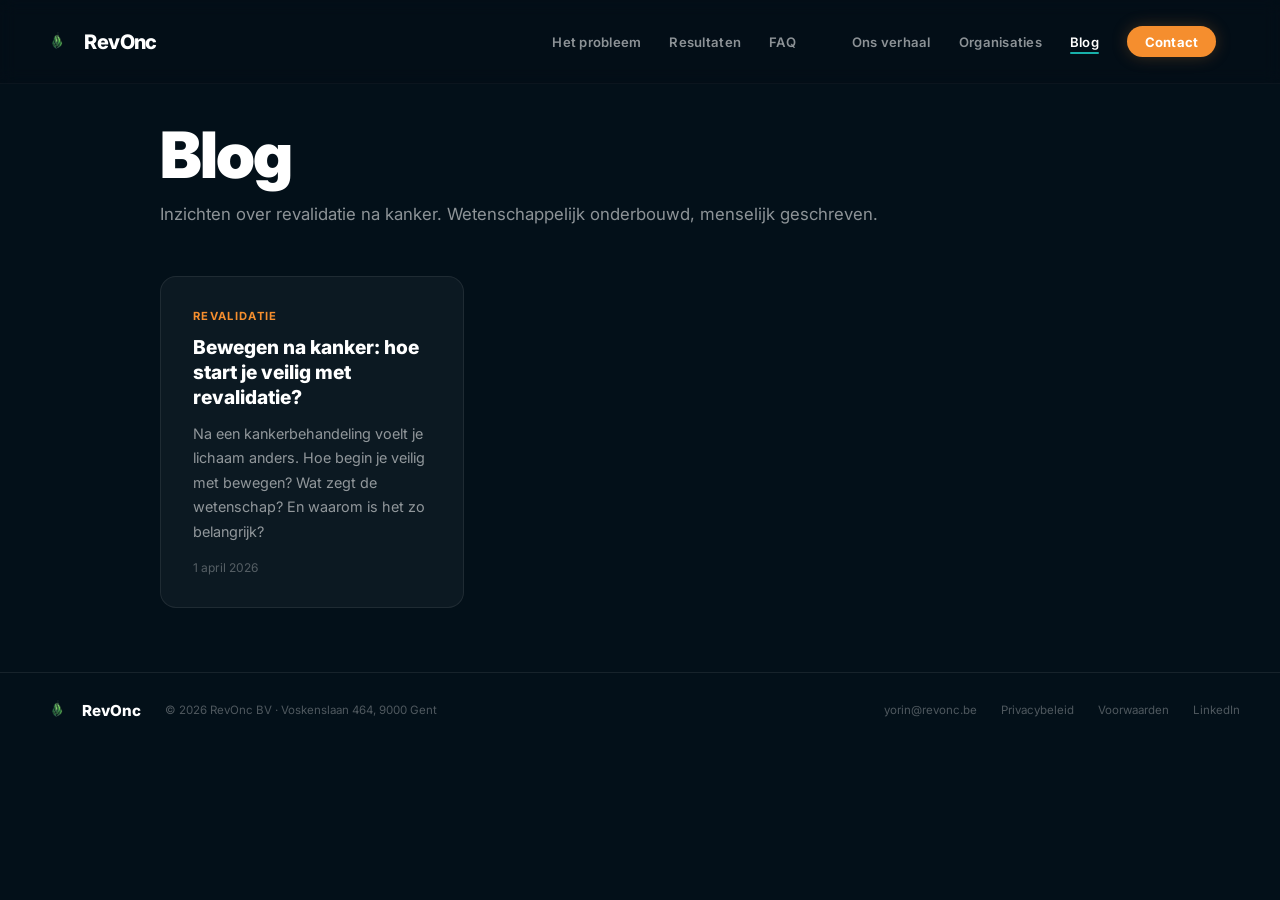
==== commit b066f466: "Add files via upload" ====
--- a/blog/index.html
+++ b/blog/index.html
@@ -32,8 +32,10 @@
     </a>
     <div class="nav__links" id="navLinks">
       <a href="../index.html#probleem" class="nav__link">Het probleem</a>
-      <a href="../index.html#verhaal" class="nav__link">Ons verhaal</a>
       <a href="../index.html#resultaten" class="nav__link">Resultaten</a>
+      <a href="../index.html#faq" class="nav__link">FAQ</a>
+      <span class="nav__links-sep" aria-hidden="true"></span>
+      <a href="../about.html" class="nav__link">Ons verhaal</a>
       <a href="../voor-organisaties.html" class="nav__link">Organisaties</a>
       <a href="#" class="nav__link active">Blog</a>
       <a href="../index.html#contact" class="nav__link nav__link--cta">Contact</a>
